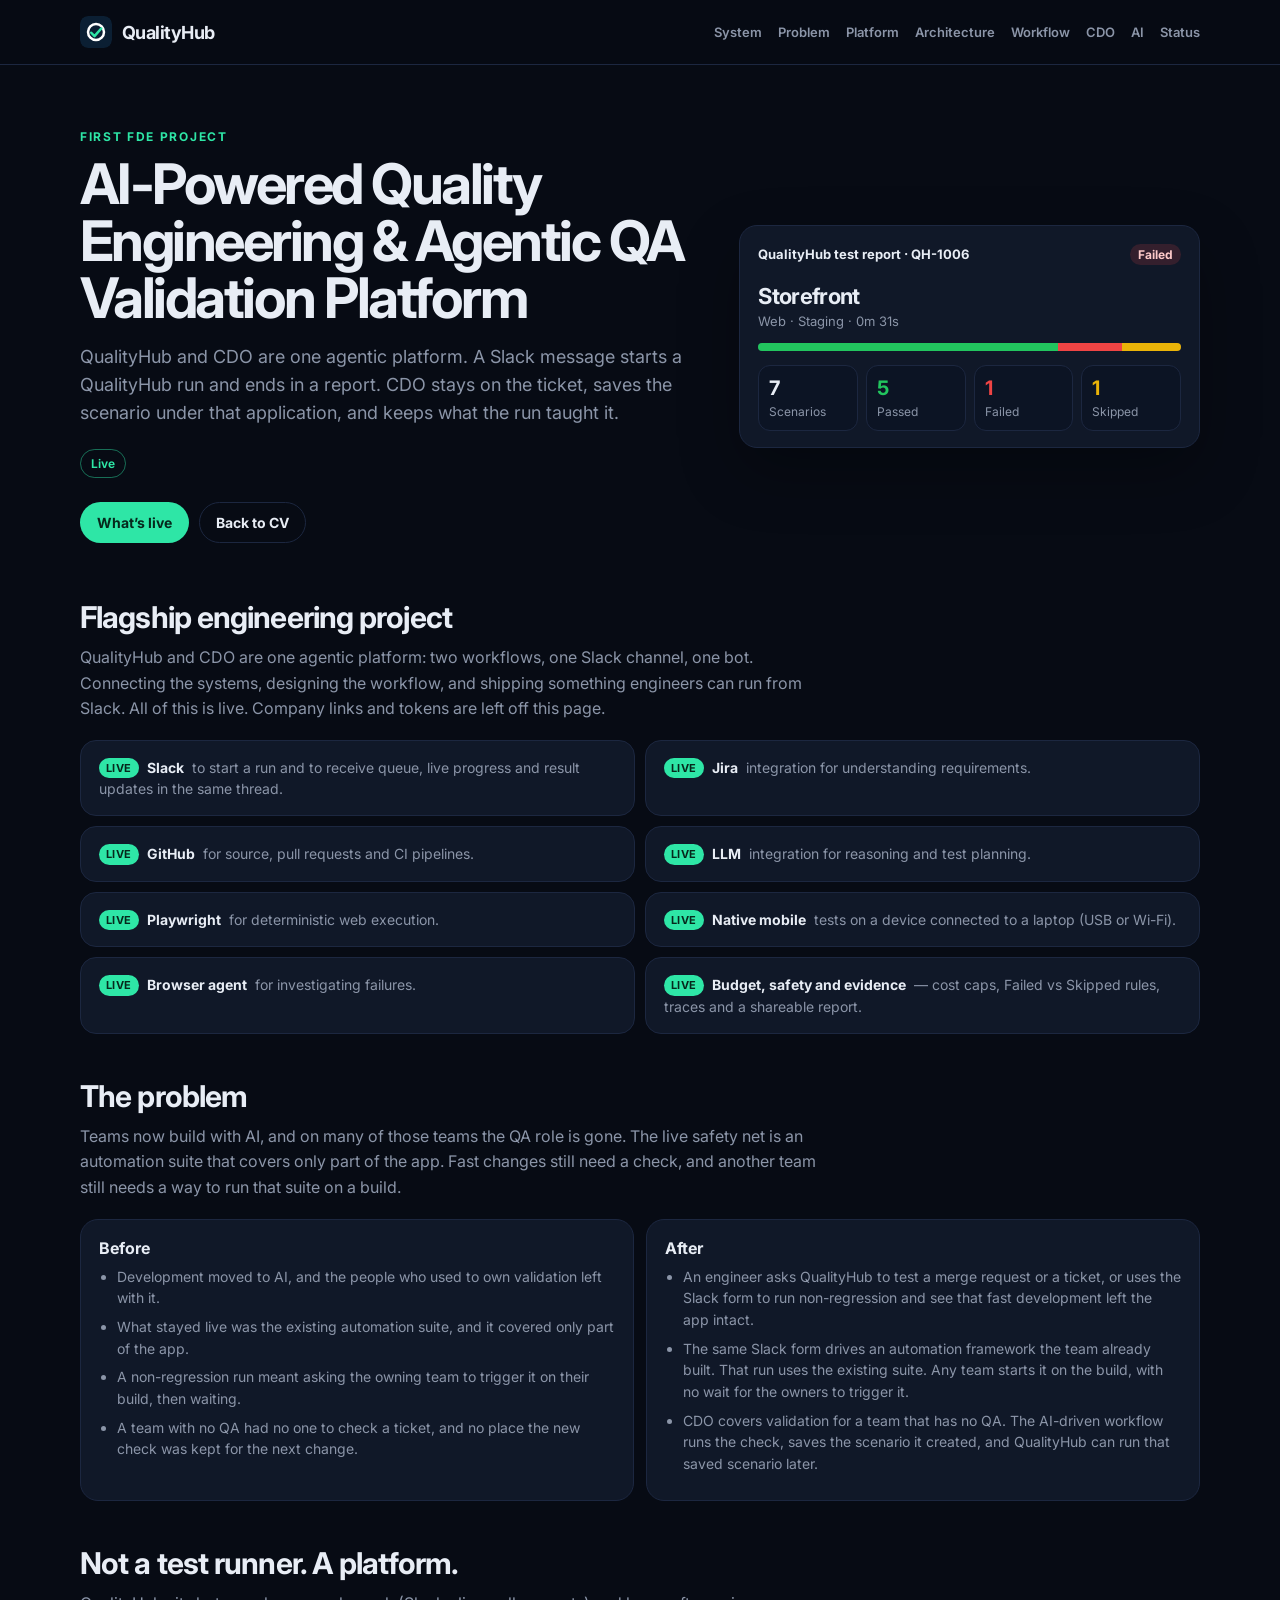
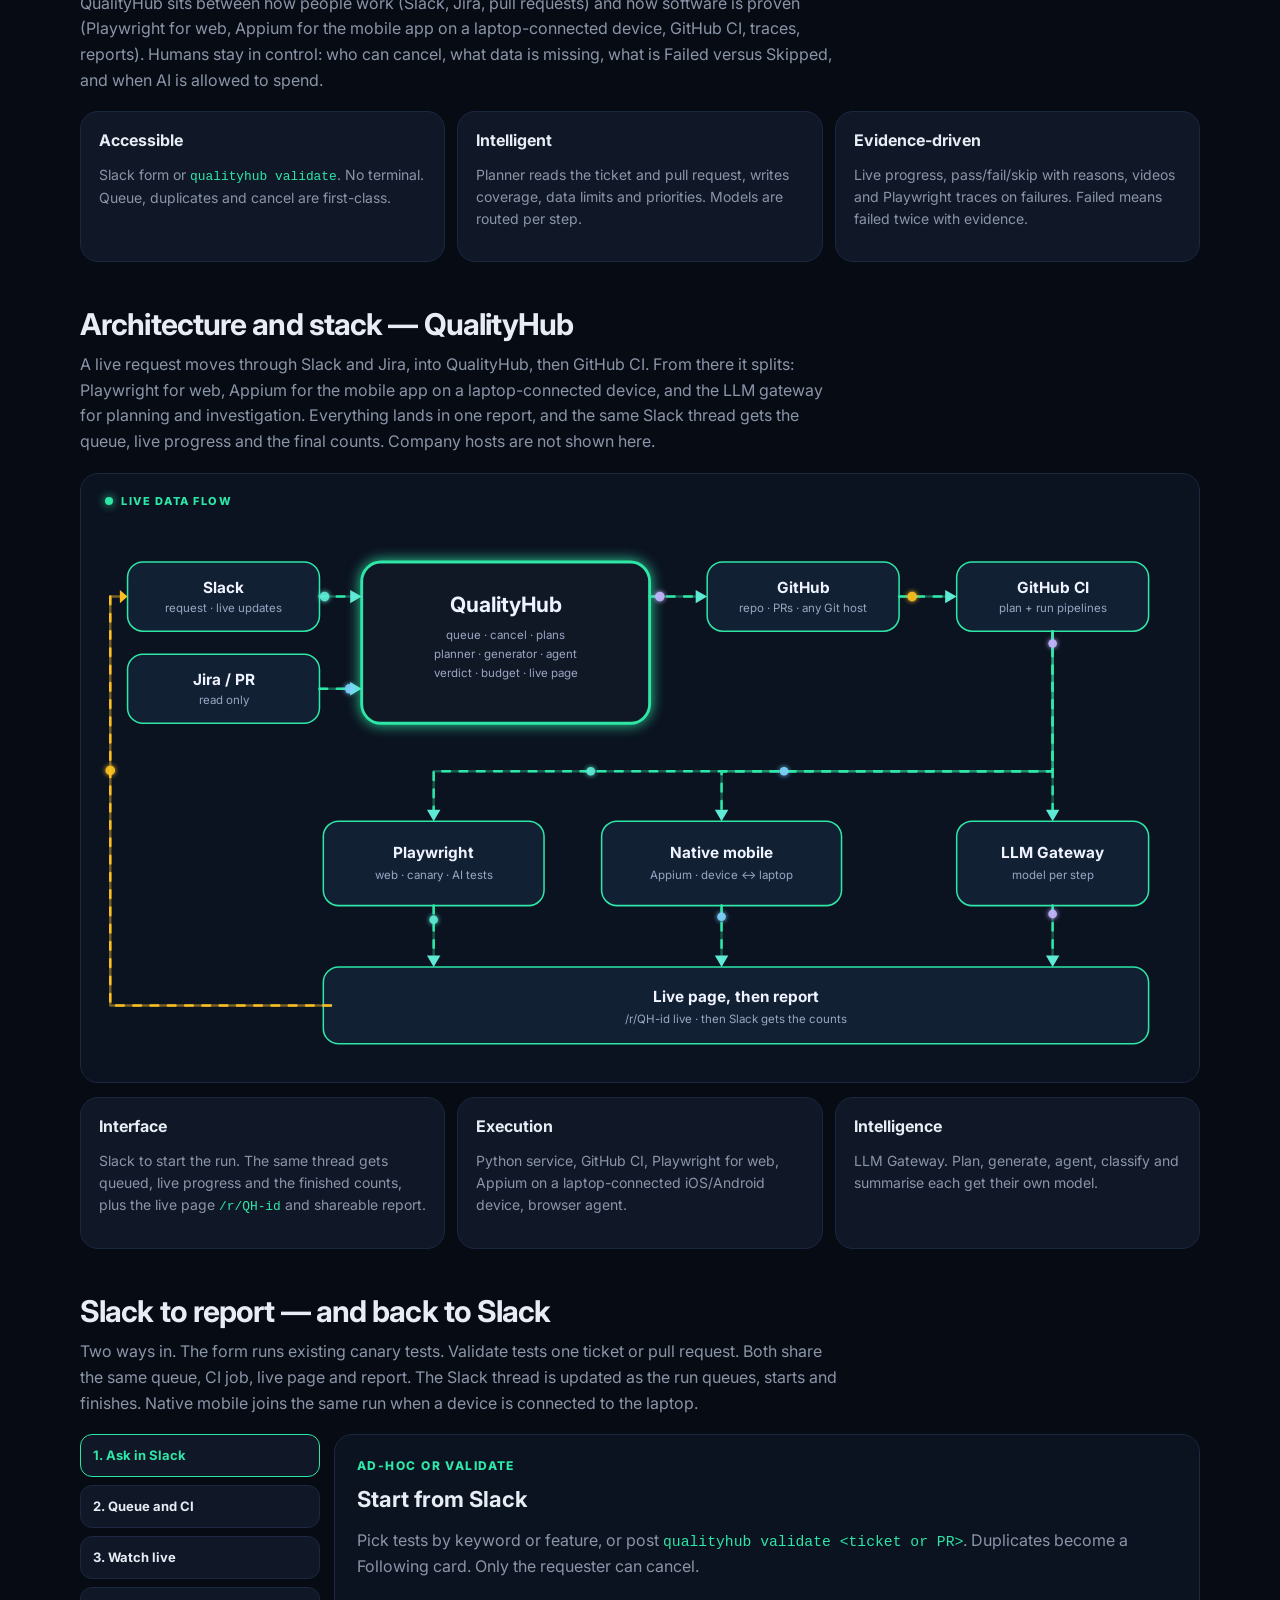
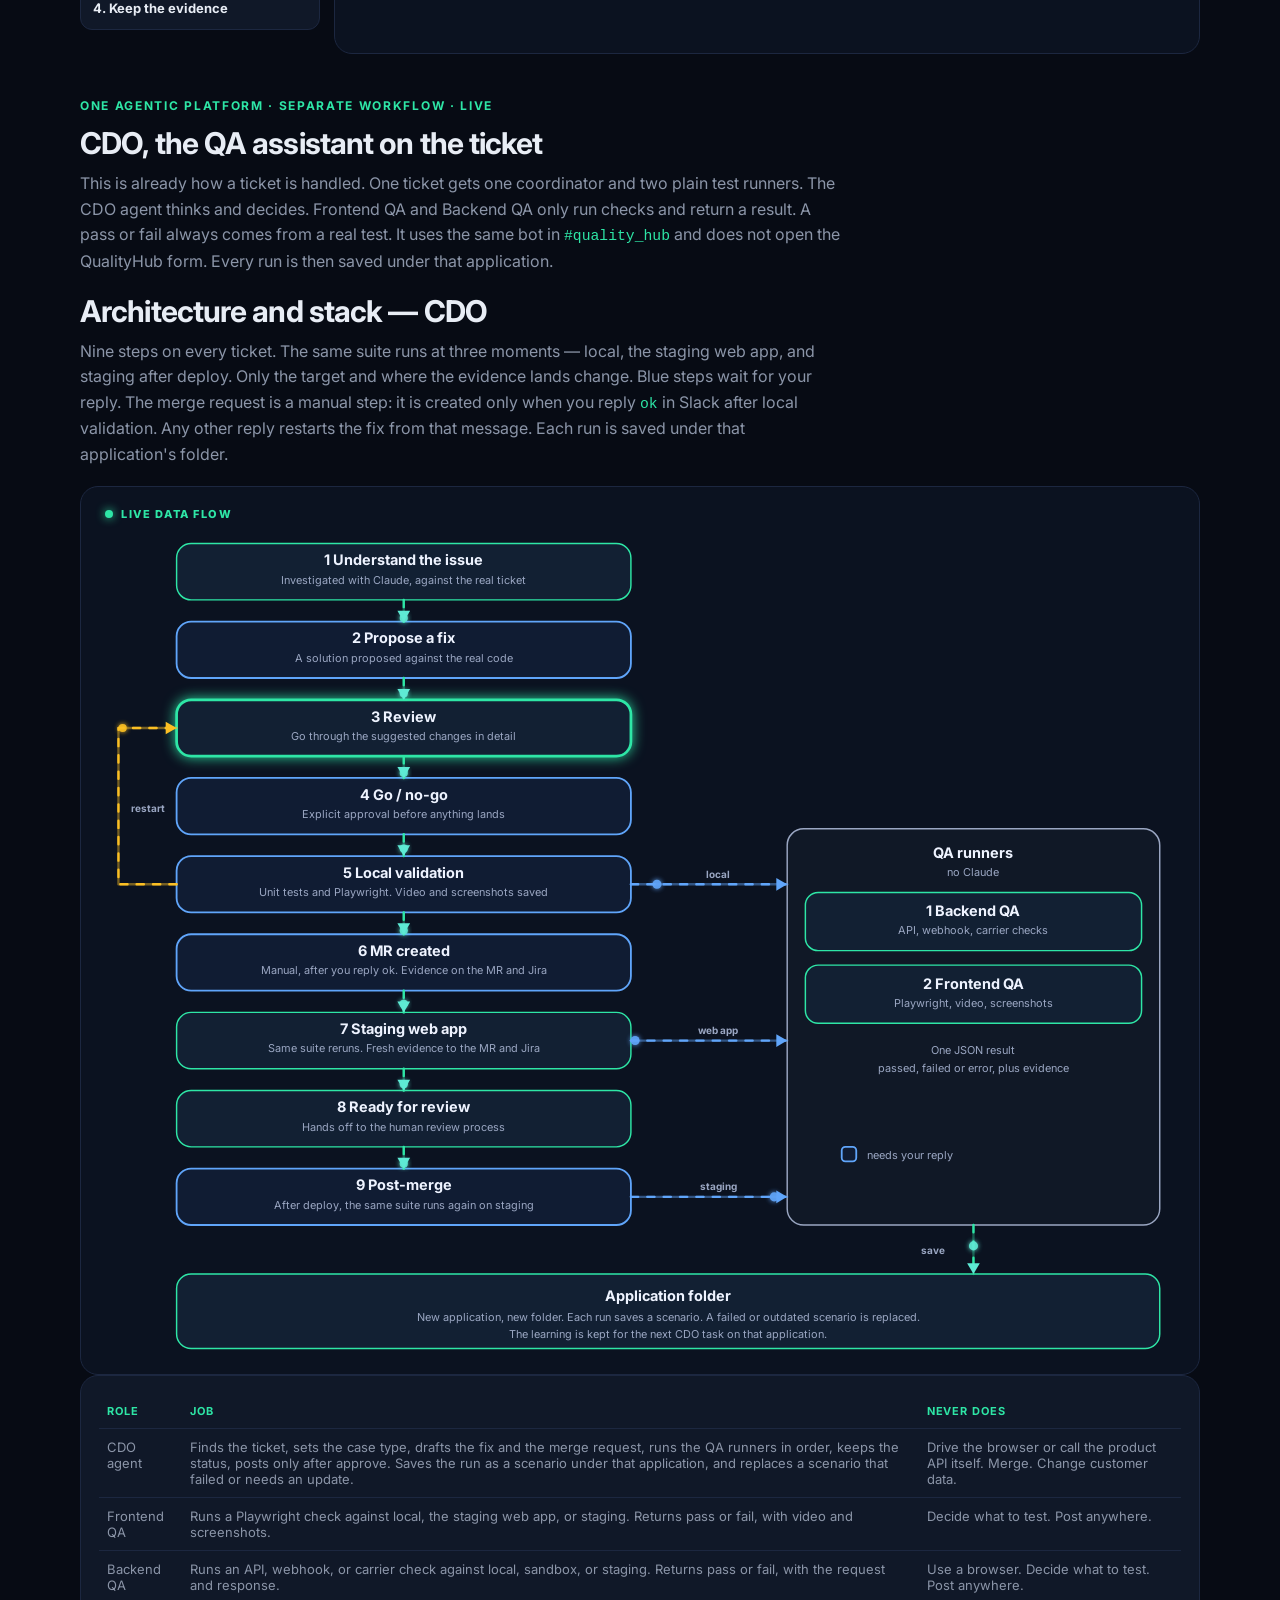
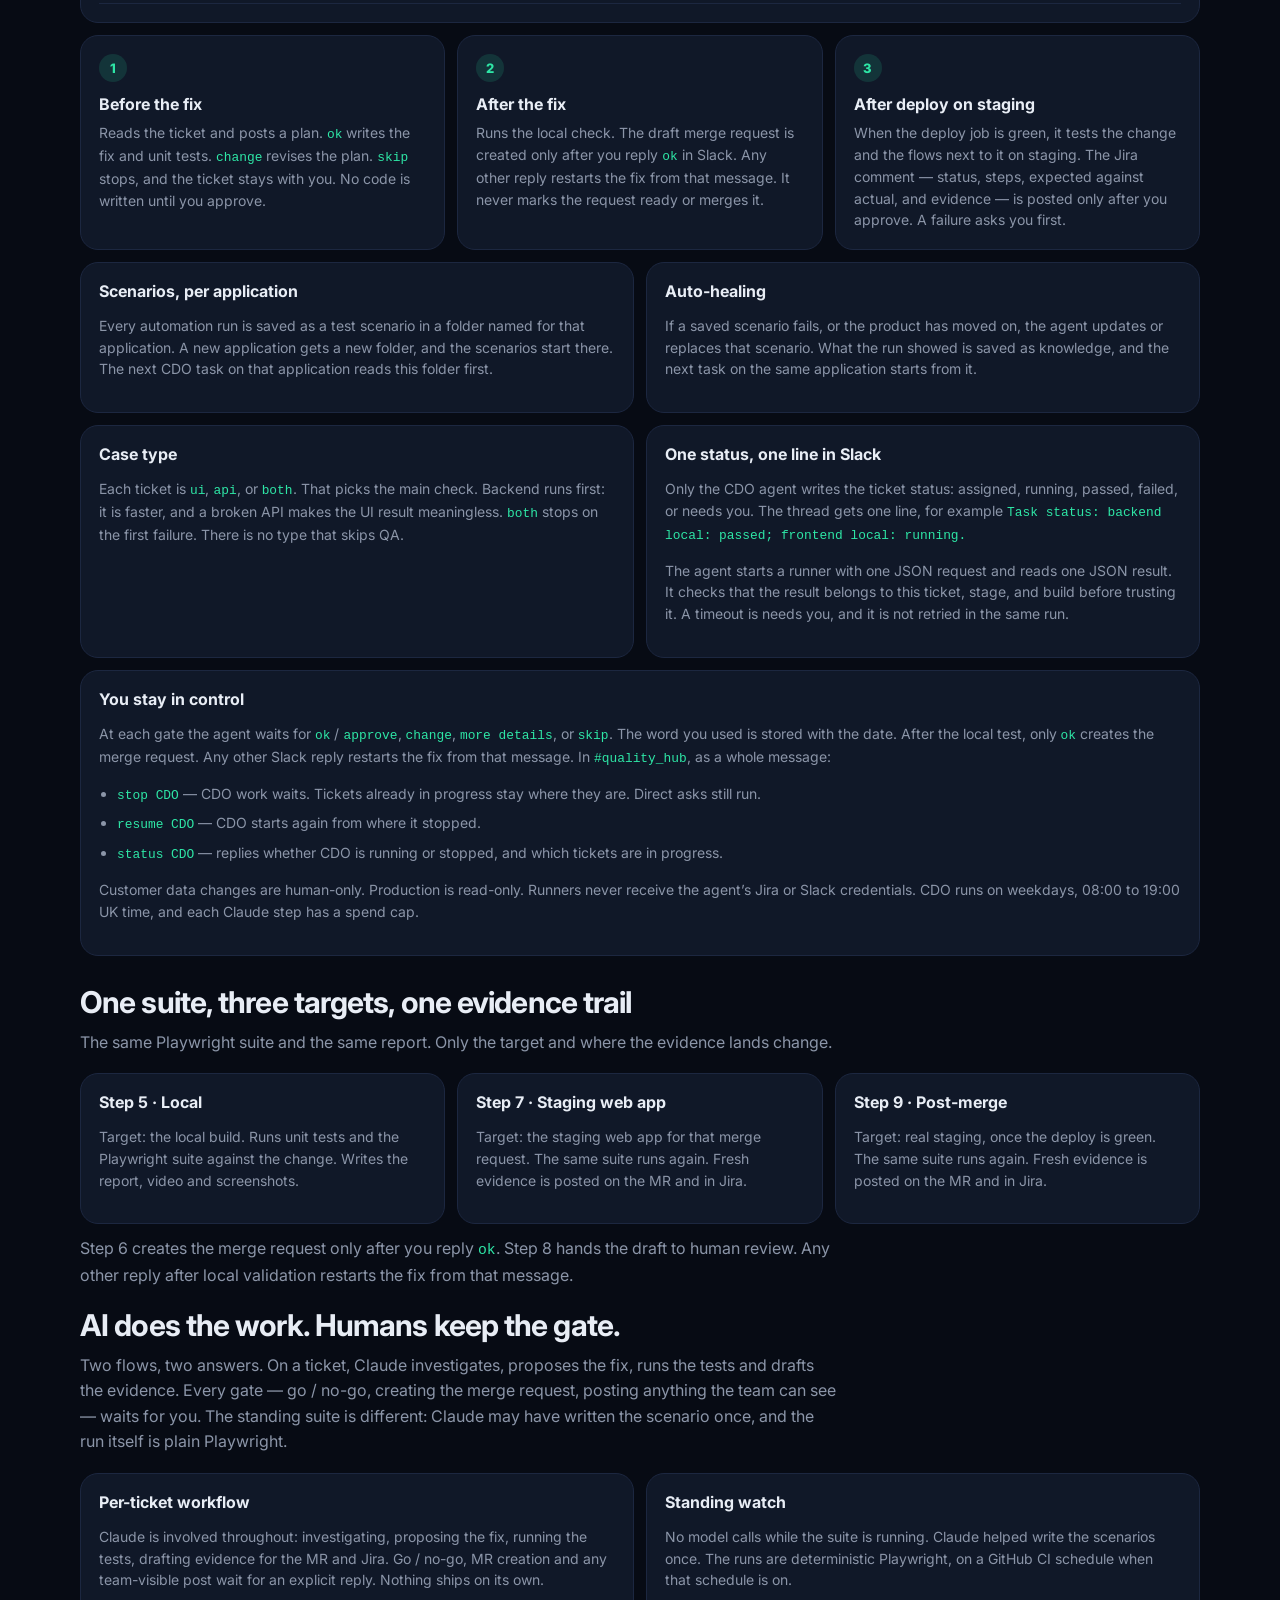
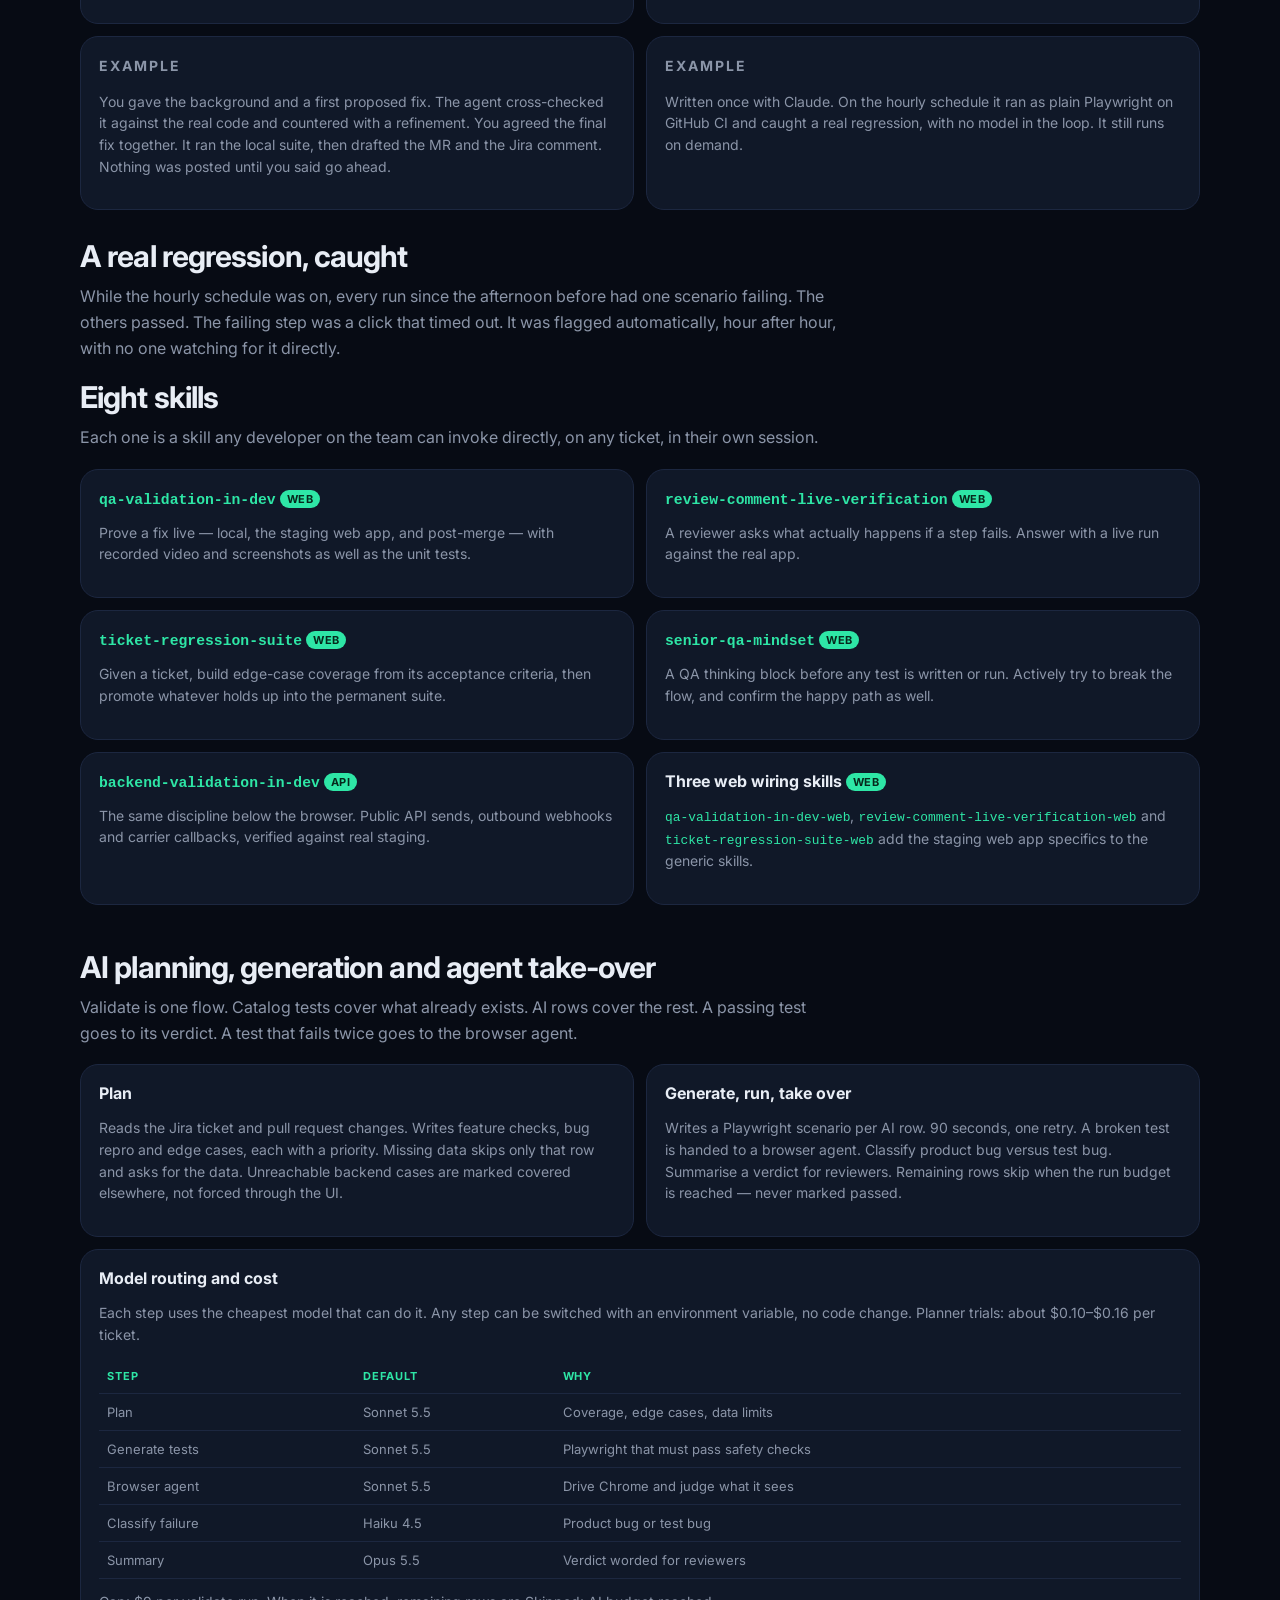
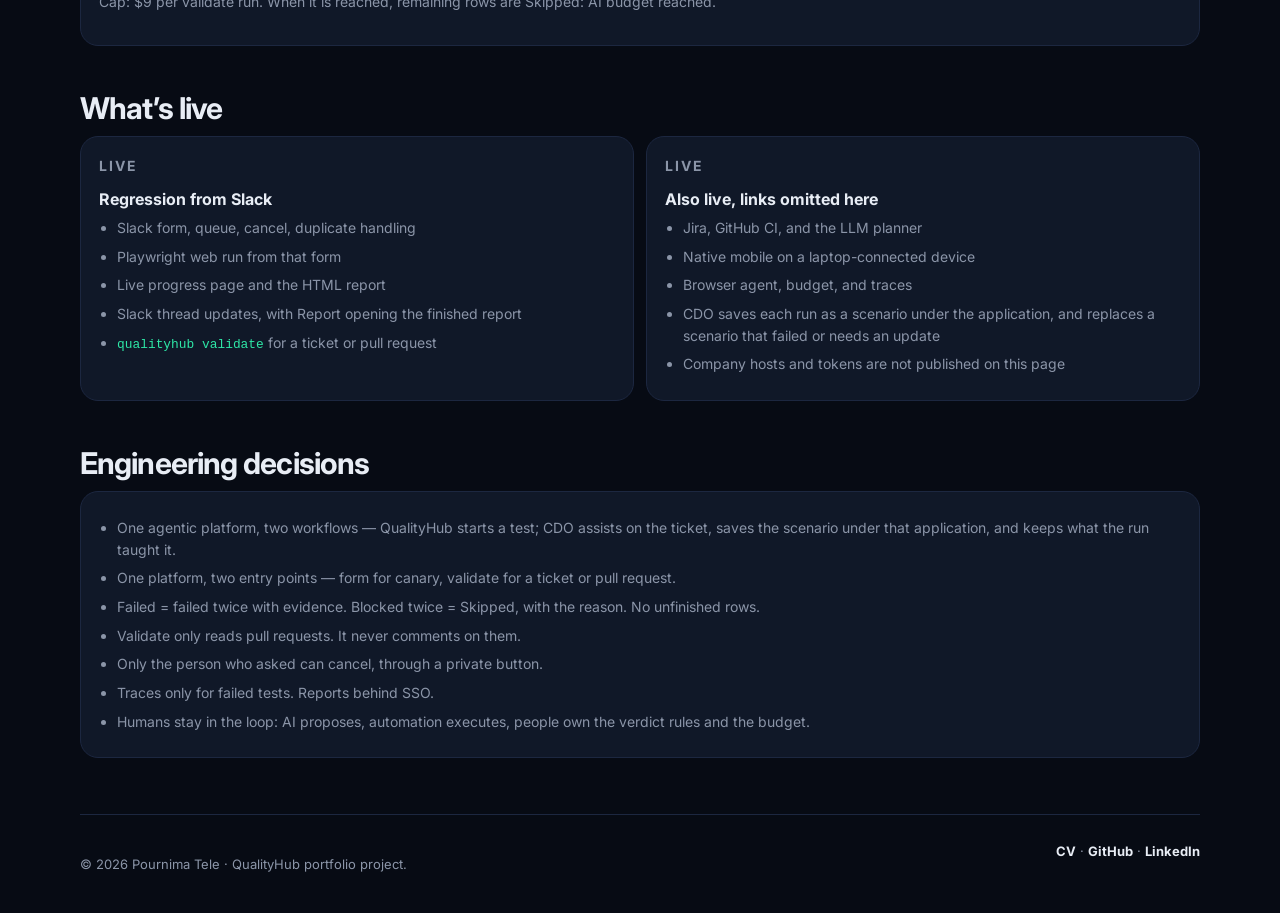
==== qualityhub/index.html @ 5b49f7f4 "Host the QualityHub FDE project page on the CV. Co-authored-by: Cursor <cursoragent@cursor.com>" ====
<!DOCTYPE html>
<html lang="en">
<head>
  <meta charset="UTF-8" />
  <meta name="viewport" content="width=device-width, initial-scale=1" />
  <title>QualityHub | AI-Powered Quality Engineering &amp; Agentic QA Validation Platform</title>
  <meta name="description" content="AI-powered quality engineering platform connecting Slack, Jira, GitHub, Playwright, native mobile and AI agents for planning, execution, investigation and reporting." />
  <link rel="canonical" href="https://qapournima.github.io/QAPournima/qualityhub/" />
  <link rel="preconnect" href="https://fonts.googleapis.com" />
  <link href="https://fonts.googleapis.com/css2?family=Inter:wght@400;500;600;700;800&display=swap" rel="stylesheet" />
  <link rel="stylesheet" href="./styles.css?v=cdo2" />
</head>
<body id="top">
  <header class="nav">
    <div class="wrap nav-inner">
      <a class="brand" href="./index.html" aria-label="QualityHub">
        <svg class="mark" viewBox="0 0 64 64" aria-hidden="true">
          <rect width="64" height="64" rx="16" fill="#0B1F33"/>
          <circle cx="32" cy="32" r="16" fill="none" stroke="#ffffff" stroke-width="5"/>
          <path d="M22.5 33.5 29 40.2 42.5 25" fill="none" stroke="#2EE6A6" stroke-width="5" stroke-linecap="round" stroke-linejoin="round"/>
        </svg>
        QualityHub
      </a>
      <nav class="nav-links">
        <a href="#built">System</a>
        <a href="#problem">Problem</a>
        <a href="#platform">Platform</a>
        <a href="#architecture">Architecture</a>
        <a href="#workflow">Workflow</a>
        <a href="#cdo">CDO</a>
        <a href="#ai">AI</a>
        <a href="#status">Status</a>
      </nav>
    </div>
  </header>

  <main class="wrap">
    <section class="hero">
      <div class="hero-copy">
        <p class="kicker">First FDE project</p>
        <h1>AI-Powered Quality Engineering &amp; Agentic QA Validation Platform</h1>
        <p class="lede">QualityHub and CDO are one agentic platform. A Slack message starts a QualityHub run and ends in a report. CDO stays on the ticket, saves the scenario under that application, and keeps what the run taught it.</p>
        <div class="states">
          <span class="pill live">Live</span>
        </div>
        <div class="cta">
          <a class="btn btn-primary" href="#status">What’s live</a>
          <a class="btn btn-ghost" href="../index.html">Back to CV</a>
        </div>
      </div>
      <aside class="report-preview" aria-label="Sample of the QualityHub report">
        <div class="rp-top">
          <span class="rp-brand">QualityHub test report · QH-1006</span>
          <span class="rp-fail">Failed</span>
        </div>
        <h2>Storefront</h2>
        <p class="rp-meta">Web · Staging · 0m 31s</p>
        <div class="rp-bar" aria-hidden="true"><span></span><span></span><span></span></div>
        <div class="rp-tiles">
          <div><strong>7</strong><span>Scenarios</span></div>
          <div><strong class="good">5</strong><span>Passed</span></div>
          <div><strong class="bad">1</strong><span>Failed</span></div>
          <div><strong class="skip">1</strong><span>Skipped</span></div>
        </div>
      </aside>
    </section>

    <section id="built">
      <h2>Flagship engineering project</h2>
      <p class="sub">QualityHub and CDO are one agentic platform: two workflows, one Slack channel, one bot. Connecting the systems, designing the workflow, and shipping something engineers can run from Slack. All of this is live. Company links and tokens are left off this page.</p>
      <ul class="built">
        <li><span class="tag live">Live</span><strong>Slack</strong> to start a run and to receive queue, live progress and result updates in the same thread.</li>
        <li><span class="tag live">Live</span><strong>Jira</strong> integration for understanding requirements.</li>
        <li><span class="tag live">Live</span><strong>GitHub</strong> for source, pull requests and CI pipelines.</li>
        <li><span class="tag live">Live</span><strong>LLM</strong> integration for reasoning and test planning.</li>
        <li><span class="tag live">Live</span><strong>Playwright</strong> for deterministic web execution.</li>
        <li><span class="tag live">Live</span><strong>Native mobile</strong> tests on a device connected to a laptop (USB or Wi-Fi).</li>
        <li><span class="tag live">Live</span><strong>Browser agent</strong> for investigating failures.</li>
        <li><span class="tag live">Live</span><strong>Budget, safety and evidence</strong> — cost caps, Failed vs Skipped rules, traces and a shareable report.</li>
      </ul>
    </section>

    <section id="problem">
      <h2>The problem</h2>
      <p class="sub">Teams now build with AI, and on many of those teams the QA role is gone. The live safety net is an automation suite that covers only part of the app. Fast changes still need a check, and another team still needs a way to run that suite on a build.</p>
      <div class="grid-2">
        <article class="card">
          <h3>Before</h3>
          <ul>
            <li>Development moved to AI, and the people who used to own validation left with it.</li>
            <li>What stayed live was the existing automation suite, and it covered only part of the app.</li>
            <li>A non-regression run meant asking the owning team to trigger it on their build, then waiting.</li>
            <li>A team with no QA had no one to check a ticket, and no place the new check was kept for the next change.</li>
          </ul>
        </article>
        <article class="card">
          <h3>After</h3>
          <ul>
            <li>An engineer asks QualityHub to test a merge request or a ticket, or uses the Slack form to run non-regression and see that fast development left the app intact.</li>
            <li>The same Slack form drives an automation framework the team already built. That run uses the existing suite. Any team starts it on the build, with no wait for the owners to trigger it.</li>
            <li>CDO covers validation for a team that has no QA. The AI-driven workflow runs the check, saves the scenario it created, and QualityHub can run that saved scenario later.</li>
          </ul>
        </article>
      </div>
    </section>

    <section id="platform">
      <h2>Not a test runner. A platform.</h2>
      <p class="sub">QualityHub sits between how people work (Slack, Jira, pull requests) and how software is proven (Playwright for web, Appium for the mobile app on a laptop-connected device, GitHub CI, traces, reports). Humans stay in control: who can cancel, what data is missing, what is Failed versus Skipped, and when AI is allowed to spend.</p>
      <div class="grid-3">
        <article class="card"><h3>Accessible</h3><p>Slack form or <code>qualityhub validate</code>. No terminal. Queue, duplicates and cancel are first-class.</p></article>
        <article class="card"><h3>Intelligent</h3><p>Planner reads the ticket and pull request, writes coverage, data limits and priorities. Models are routed per step.</p></article>
        <article class="card"><h3>Evidence-driven</h3><p>Live progress, pass/fail/skip with reasons, videos and Playwright traces on failures. Failed means failed twice with evidence.</p></article>
      </div>
    </section>

    <section id="architecture">
      <h2>Architecture and stack — QualityHub</h2>
      <p class="sub">A live request moves through Slack and Jira, into QualityHub, then GitHub CI. From there it splits: Playwright for web, Appium for the mobile app on a laptop-connected device, and the LLM gateway for planning and investigation. Everything lands in one report, and the same Slack thread gets the queue, live progress and the final counts. Company hosts are not shown here.</p>
      <div class="arch" aria-label="Live architecture flow from Slack and Jira through QualityHub, GitHub CI, Playwright, native mobile and LLMs to a report">
        <p class="arch-live"><span class="arch-dot"></span> Live data flow</p>
        <div class="arch-board">
          <svg class="arch-base" viewBox="0 0 1140 580" role="presentation">
            <g class="node" data-flow="0">
              <rect class="box cyan" x="36" y="48" width="200" height="72" rx="16"/>
              <text class="t1" x="136" y="80">Slack</text>
              <text class="t2" x="136" y="100">request · live updates</text>
            </g>
            <g class="node" data-flow="1">
              <rect class="box blue" x="36" y="144" width="200" height="72" rx="16"/>
              <text class="t1" x="136" y="176">Jira / PR</text>
              <text class="t2" x="136" y="196">read only</text>
            </g>
            <g class="node" data-flow="2">
              <rect class="box violet hub" x="280" y="48" width="300" height="168" rx="20"/>
              <text class="t1 big" x="430" y="100">QualityHub</text>
              <text class="t2" x="430" y="128">queue · cancel · plans</text>
              <text class="t2" x="430" y="148">planner · generator · agent</text>
              <text class="t2" x="430" y="168">verdict · budget · live page</text>
            </g>
            <g class="node" data-flow="3">
              <rect class="box gold" x="640" y="48" width="200" height="72" rx="16"/>
              <text class="t1" x="740" y="80">GitHub</text>
              <text class="t2" x="740" y="100">repo · PRs · any Git host</text>
            </g>
            <g class="node" data-flow="4">
              <rect class="box gold" x="900" y="48" width="200" height="72" rx="16"/>
              <text class="t1" x="1000" y="80">GitHub CI</text>
              <text class="t2" x="1000" y="100">plan + run pipelines</text>
            </g>
            <g class="node" data-flow="5">
              <rect class="box cyan" x="240" y="318" width="230" height="88" rx="16"/>
              <text class="t1" x="355" y="356">Playwright</text>
              <text class="t2" x="355" y="378">web · canary · AI tests</text>
            </g>
            <g class="node" data-flow="6">
              <rect class="box blue" x="530" y="318" width="250" height="88" rx="16"/>
              <text class="t1" x="655" y="356">Native mobile</text>
              <text class="t2" x="655" y="378">Appium · device ↔ laptop</text>
            </g>
            <g class="node" data-flow="7">
              <rect class="box violet" x="900" y="318" width="200" height="88" rx="16"/>
              <text class="t1" x="1000" y="356">LLM Gateway</text>
              <text class="t2" x="1000" y="378">model per step</text>
            </g>
            <g class="node" data-flow="8">
              <rect class="box gold" x="240" y="470" width="860" height="80" rx="16"/>
              <text class="t1" x="670" y="506">Live page, then report</text>
              <text class="t2" x="670" y="528">/r/QH-id live · then Slack gets the counts</text>
            </g>
          </svg>
          <svg class="arch-overlay" viewBox="0 0 1140 580" role="presentation">
            <defs>
              <filter id="glow" x="-50%" y="-50%" width="200%" height="200%">
                <feGaussianBlur stdDeviation="3" result="b"/>
                <feMerge><feMergeNode in="b"/><feMergeNode in="SourceGraphic"/></feMerge>
              </filter>
            </defs>
            <g class="wire-solid">
              <path d="M236 84 H268"/>
              <path d="M236 180 H268"/>
              <path d="M580 84 H628"/>
              <path d="M840 84 H888"/>
              <path d="M1000 120 V266 H355 V306"/>
              <path d="M1000 120 V266 H655 V306"/>
              <path d="M1000 120 V306"/>
              <path d="M355 406 V458"/>
              <path d="M655 406 V458"/>
              <path d="M1000 406 V458"/>
              <path class="return" d="M248 510 H18 V84 H28"/>
            </g>
            <g class="wire-dash">
              <path id="p-slack" d="M236 84 H268"/>
              <path id="p-jira" d="M236 180 H268"/>
              <path id="p-hub-gh" d="M580 84 H628"/>
              <path id="p-gh-ci" d="M840 84 H888"/>
              <path id="p-ci-web" d="M1000 120 V266 H355 V306"/>
              <path id="p-ci-mob" d="M1000 120 V266 H655 V306"/>
              <path id="p-ci-llm" d="M1000 120 V306"/>
              <path id="p-web-rep" d="M355 406 V458"/>
              <path id="p-mob-rep" d="M655 406 V458"/>
              <path id="p-llm-rep" d="M1000 406 V458"/>
              <path id="p-rep-slack" class="return" d="M248 510 H18 V84 H28"/>
            </g>
            <g class="arrows" fill="#5eead4">
              <polygon points="268,77 280,84 268,91"/>
              <polygon points="268,173 280,180 268,187"/>
              <polygon points="628,77 640,84 628,91"/>
              <polygon points="888,77 900,84 888,91"/>
              <polygon points="348,306 355,318 362,306"/>
              <polygon points="648,306 655,318 662,306"/>
              <polygon points="993,306 1000,318 1007,306"/>
              <polygon points="348,458 355,470 362,458"/>
              <polygon points="648,458 655,470 662,458"/>
              <polygon points="993,458 1000,470 1007,458"/>
              <polygon class="return" points="28,77 36,84 28,91"/>
            </g>
            <g class="packets">
              <circle class="pkt" r="5" fill="#5eead4" filter="url(#glow)"><animateMotion dur="2.2s" repeatCount="indefinite"><mpath href="#p-slack"/></animateMotion></circle>
              <circle class="pkt" r="5" fill="#7dd3fc" filter="url(#glow)"><animateMotion dur="2.6s" repeatCount="indefinite"><mpath href="#p-jira"/></animateMotion></circle>
              <circle class="pkt" r="5" fill="#c4b5fd" filter="url(#glow)"><animateMotion dur="2.1s" repeatCount="indefinite"><mpath href="#p-hub-gh"/></animateMotion></circle>
              <circle class="pkt" r="5" fill="#fbbf24" filter="url(#glow)"><animateMotion dur="2s" repeatCount="indefinite"><mpath href="#p-gh-ci"/></animateMotion></circle>
              <circle class="pkt" r="4.5" fill="#5eead4" filter="url(#glow)"><animateMotion dur="3.4s" repeatCount="indefinite"><mpath href="#p-ci-web"/></animateMotion></circle>
              <circle class="pkt" r="4.5" fill="#7dd3fc" filter="url(#glow)"><animateMotion dur="3.2s" repeatCount="indefinite"><mpath href="#p-ci-mob"/></animateMotion></circle>
              <circle class="pkt" r="4.5" fill="#c4b5fd" filter="url(#glow)"><animateMotion dur="2.4s" repeatCount="indefinite"><mpath href="#p-ci-llm"/></animateMotion></circle>
              <circle class="pkt" r="4.5" fill="#5eead4" filter="url(#glow)"><animateMotion dur="2s" repeatCount="indefinite"><mpath href="#p-web-rep"/></animateMotion></circle>
              <circle class="pkt" r="4.5" fill="#7dd3fc" filter="url(#glow)"><animateMotion dur="2.1s" repeatCount="indefinite"><mpath href="#p-mob-rep"/></animateMotion></circle>
              <circle class="pkt" r="4.5" fill="#c4b5fd" filter="url(#glow)"><animateMotion dur="2.2s" repeatCount="indefinite"><mpath href="#p-llm-rep"/></animateMotion></circle>
              <circle class="pkt return" r="5" fill="#fbbf24" filter="url(#glow)"><animateMotion dur="3.6s" repeatCount="indefinite"><mpath href="#p-rep-slack"/></animateMotion></circle>
            </g>
          </svg>
        </div>
      </div>
      <div class="grid-3" style="margin-top:14px">
        <article class="card"><h3>Interface</h3><p>Slack to start the run. The same thread gets queued, live progress and the finished counts, plus the live page <code>/r/QH-id</code> and shareable report.</p></article>
        <article class="card"><h3>Execution</h3><p>Python service, GitHub CI, Playwright for web, Appium on a laptop-connected iOS/Android device, browser agent.</p></article>
        <article class="card"><h3>Intelligence</h3><p>LLM Gateway. Plan, generate, agent, classify and summarise each get their own model.</p></article>
      </div>
    </section>

    <section id="workflow">
      <h2>Slack to report — and back to Slack</h2>
      <p class="sub">Two ways in. The form runs existing canary tests. Validate tests one ticket or pull request. Both share the same queue, CI job, live page and report. The Slack thread is updated as the run queues, starts and finishes. Native mobile joins the same run when a device is connected to the laptop.</p>
      <div class="demo">
        <div class="demo-steps" role="tablist" aria-label="Platform walkthrough">
          <button type="button" data-step="0" aria-current="true">1. Ask in Slack</button>
          <button type="button" data-step="1">2. Queue and CI</button>
          <button type="button" data-step="2">3. Watch live</button>
          <button type="button" data-step="3">4. Keep the evidence</button>
        </div>
        <div class="demo-view" id="demo-view">
          <p class="label">Ad-hoc or validate</p>
          <h3>Start from Slack</h3>
          <p>Pick tests by keyword or feature, or post <code>qualityhub validate &lt;ticket or PR&gt;</code>. Duplicates become a Following card. Only the requester can cancel.</p>
        </div>
      </div>
    </section>

    <section id="cdo">
      <p class="kicker">One agentic platform · separate workflow · live</p>
      <h2>CDO, the QA assistant on the ticket</h2>
      <p class="sub">This is already how a ticket is handled. One ticket gets one coordinator and two plain test runners. The CDO agent thinks and decides. Frontend QA and Backend QA only run checks and return a result. A pass or fail always comes from a real test. It uses the same bot in <code>#quality_hub</code> and does not open the QualityHub form. Every run is then saved under that application.</p>
      <h2>Architecture and stack — CDO</h2>
      <p class="sub">Nine steps on every ticket. The same suite runs at three moments — local, the staging web app, and staging after deploy. Only the target and where the evidence lands change. Blue steps wait for your reply. The merge request is a manual step: it is created only when you reply <code>ok</code> in Slack after local validation. Any other reply restarts the fix from that message. Each run is saved under that application's folder.</p>
      <div class="arch" aria-label="CDO ticket flow from understand and propose through local, staging web app and staging checks, then saved as a scenario under the application">
        <p class="arch-live"><span class="arch-dot"></span> Live data flow</p>
        <div class="arch-board">
          <svg class="arch-base" viewBox="-64 0 1204 920" role="presentation">
            <g class="node" data-flow="0">
              <rect class="box" x="28" y="16" width="500" height="62" rx="16"/>
              <text class="t1" x="278" y="40">1 Understand the issue</text>
              <text class="t2" x="278" y="60">Investigated with Claude, against the real ticket</text>
            </g>
            <g class="node" data-flow="1">
              <rect class="box gate" x="28" y="102" width="500" height="62" rx="16"/>
              <text class="t1" x="278" y="126">2 Propose a fix</text>
              <text class="t2" x="278" y="146">A solution proposed against the real code</text>
            </g>
            <g class="node" data-flow="2">
              <rect class="box" x="28" y="188" width="500" height="62" rx="16"/>
              <text class="t1" x="278" y="212">3 Review</text>
              <text class="t2" x="278" y="232">Go through the suggested changes in detail</text>
            </g>
            <g class="node" data-flow="3">
              <rect class="box gate" x="28" y="274" width="500" height="62" rx="16"/>
              <text class="t1" x="278" y="298">4 Go / no-go</text>
              <text class="t2" x="278" y="318">Explicit approval before anything lands</text>
            </g>
            <g class="node" data-flow="4">
              <rect class="box gate" x="28" y="360" width="500" height="62" rx="16"/>
              <text class="t1" x="278" y="384">5 Local validation</text>
              <text class="t2" x="278" y="404">Unit tests and Playwright. Video and screenshots saved</text>
            </g>
            <g class="node" data-flow="5">
              <rect class="box gate" x="28" y="446" width="500" height="62" rx="16"/>
              <text class="t1" x="278" y="470">6 MR created</text>
              <text class="t2" x="278" y="490">Manual, after you reply ok. Evidence on the MR and Jira</text>
            </g>
            <g class="node" data-flow="6">
              <rect class="box" x="28" y="532" width="500" height="62" rx="16"/>
              <text class="t1" x="278" y="556">7 Staging web app</text>
              <text class="t2" x="278" y="576">Same suite reruns. Fresh evidence to the MR and Jira</text>
            </g>
            <g class="node" data-flow="7">
              <rect class="box" x="28" y="618" width="500" height="62" rx="16"/>
              <text class="t1" x="278" y="642">8 Ready for review</text>
              <text class="t2" x="278" y="662">Hands off to the human review process</text>
            </g>
            <g class="node" data-flow="8">
              <rect class="box gate" x="28" y="704" width="500" height="62" rx="16"/>
              <text class="t1" x="278" y="728">9 Post-merge</text>
              <text class="t2" x="278" y="748">After deploy, the same suite runs again on staging</text>
            </g>
            <g class="node" data-flow="9">
              <rect class="box runner" x="700" y="330" width="410" height="436" rx="18"/>
              <text class="t1" x="905" y="362">QA runners</text>
              <text class="t2" x="905" y="382">no Claude</text>
              <rect class="box" x="720" y="400" width="370" height="64" rx="14"/>
              <text class="t1" x="905" y="426">1 Backend QA</text>
              <text class="t2" x="905" y="446">API, webhook, carrier checks</text>
              <rect class="box" x="720" y="480" width="370" height="64" rx="14"/>
              <text class="t1" x="905" y="506">2 Frontend QA</text>
              <text class="t2" x="905" y="526">Playwright, video, screenshots</text>
              <text class="t2" x="905" y="578">One JSON result</text>
              <text class="t2" x="905" y="598">passed, failed or error, plus evidence</text>
            </g>
            <g class="node" data-flow="10">
              <rect class="box" x="28" y="820" width="1082" height="82" rx="16"/>
              <text class="t1" x="569" y="850">Application folder</text>
              <text class="t2" x="569" y="872">New application, new folder. Each run saves a scenario. A failed or outdated scenario is replaced.</text>
              <text class="t2" x="569" y="890">The learning is kept for the next CDO task on that application.</text>
            </g>
            <rect class="box gate" x="760" y="680" width="16" height="16" rx="4"/>
            <text class="t2 start" x="788" y="693">needs your reply</text>
            <text class="lab" x="860" y="798">save</text>
            <text class="lab" x="-4" y="312">restart</text>
            <text class="lab" x="624" y="384">local</text>
            <text class="lab" x="624" y="556">web app</text>
            <text class="lab" x="624" y="728">staging</text>
          </svg>
          <svg class="arch-overlay" viewBox="-64 0 1204 920" role="presentation">
            <g class="wire-solid">
              <path d="M278 78 V102"/>
              <path d="M278 164 V188"/>
              <path d="M278 250 V274"/>
              <path d="M278 336 V360"/>
              <path d="M278 422 V446"/>
              <path class="return" d="M28 391 H-36 V219 H28"/>
              <path d="M278 508 V532"/>
              <path d="M278 594 V618"/>
              <path d="M278 680 V704"/>
              <path class="branch" d="M528 391 H700"/>
              <path class="branch" d="M528 563 H700"/>
              <path class="branch" d="M528 735 H700"/>
              <path d="M905 766 V820"/>
            </g>
            <g class="wire-dash">
              <path id="p-cdo-1" d="M278 78 V102"/>
              <path id="p-cdo-2" d="M278 164 V188"/>
              <path id="p-cdo-3" d="M278 250 V274"/>
              <path id="p-cdo-4" d="M278 336 V360"/>
              <path id="p-cdo-5" d="M278 422 V446"/>
              <path id="p-cdo-restart" class="return" d="M28 391 H-36 V219 H28"/>
              <path id="p-cdo-6" d="M278 508 V532"/>
              <path id="p-cdo-7" d="M278 594 V618"/>
              <path id="p-cdo-8" d="M278 680 V704"/>
              <path id="p-cdo-local" class="branch" d="M528 391 H700"/>
              <path id="p-cdo-web" class="branch" d="M528 563 H700"/>
              <path id="p-cdo-staging" class="branch" d="M528 735 H700"/>
              <path id="p-cdo-save" d="M905 766 V820"/>
            </g>
            <g class="arrows" fill="#5eead4">
              <polygon points="271,90 278,102 285,90"/>
              <polygon points="271,176 278,188 285,176"/>
              <polygon points="271,262 278,274 285,262"/>
              <polygon points="271,348 278,360 285,348"/>
              <polygon points="271,434 278,446 285,434"/>
              <polygon class="return" points="16,212 28,219 16,226"/>
              <polygon points="271,520 278,532 285,520"/>
              <polygon points="271,606 278,618 285,606"/>
              <polygon points="271,692 278,704 285,692"/>
              <polygon class="branch" points="688,384 700,391 688,398"/>
              <polygon class="branch" points="688,556 700,563 688,570"/>
              <polygon class="branch" points="688,728 700,735 688,742"/>
              <polygon points="898,808 905,820 912,808"/>
            </g>
            <g class="packets">
              <circle class="pkt" r="4.5" fill="#5eead4" filter="url(#glow)"><animateMotion dur="1.4s" repeatCount="indefinite"><mpath href="#p-cdo-1"/></animateMotion></circle>
              <circle class="pkt" r="4.5" fill="#5eead4" filter="url(#glow)"><animateMotion dur="1.5s" repeatCount="indefinite"><mpath href="#p-cdo-2"/></animateMotion></circle>
              <circle class="pkt" r="4.5" fill="#5eead4" filter="url(#glow)"><animateMotion dur="1.45s" repeatCount="indefinite"><mpath href="#p-cdo-3"/></animateMotion></circle>
              <circle class="pkt" r="4.5" fill="#5eead4" filter="url(#glow)"><animateMotion dur="1.55s" repeatCount="indefinite"><mpath href="#p-cdo-4"/></animateMotion></circle>
              <circle class="pkt" r="4.5" fill="#5eead4" filter="url(#glow)"><animateMotion dur="1.4s" repeatCount="indefinite"><mpath href="#p-cdo-5"/></animateMotion></circle>
              <circle class="pkt" r="4.5" fill="#fbbf24" filter="url(#glow)"><animateMotion dur="3.2s" repeatCount="indefinite"><mpath href="#p-cdo-restart"/></animateMotion></circle>
              <circle class="pkt" r="4.5" fill="#5eead4" filter="url(#glow)"><animateMotion dur="1.6s" repeatCount="indefinite"><mpath href="#p-cdo-6"/></animateMotion></circle>
              <circle class="pkt" r="4.5" fill="#5eead4" filter="url(#glow)"><animateMotion dur="1.5s" repeatCount="indefinite"><mpath href="#p-cdo-7"/></animateMotion></circle>
              <circle class="pkt" r="4.5" fill="#5eead4" filter="url(#glow)"><animateMotion dur="1.45s" repeatCount="indefinite"><mpath href="#p-cdo-8"/></animateMotion></circle>
              <circle class="pkt" r="5" fill="#60a5fa" filter="url(#glow)"><animateMotion dur="2.2s" repeatCount="indefinite"><mpath href="#p-cdo-local"/></animateMotion></circle>
              <circle class="pkt" r="5" fill="#60a5fa" filter="url(#glow)"><animateMotion dur="2.5s" repeatCount="indefinite"><mpath href="#p-cdo-web"/></animateMotion></circle>
              <circle class="pkt" r="5" fill="#60a5fa" filter="url(#glow)"><animateMotion dur="2.8s" repeatCount="indefinite"><mpath href="#p-cdo-staging"/></animateMotion></circle>
              <circle class="pkt" r="5" fill="#5eead4" filter="url(#glow)"><animateMotion dur="1.8s" repeatCount="indefinite"><mpath href="#p-cdo-save"/></animateMotion></circle>
            </g>
          </svg>
        </div>
      </div>
      <div class="card" style="overflow:auto;margin-bottom:12px">
        <table>
          <thead>
            <tr><th>Role</th><th>Job</th><th>Never does</th></tr>
          </thead>
          <tbody>
            <tr><td>CDO agent</td><td>Finds the ticket, sets the case type, drafts the fix and the merge request, runs the QA runners in order, keeps the status, posts only after approve. Saves the run as a scenario under that application, and replaces a scenario that failed or needs an update.</td><td>Drive the browser or call the product API itself. Merge. Change customer data.</td></tr>
            <tr><td>Frontend QA</td><td>Runs a Playwright check against local, the staging web app, or staging. Returns pass or fail, with video and screenshots.</td><td>Decide what to test. Post anywhere.</td></tr>
            <tr><td>Backend QA</td><td>Runs an API, webhook, or carrier check against local, sandbox, or staging. Returns pass or fail, with the request and response.</td><td>Use a browser. Decide what to test. Post anywhere.</td></tr>
          </tbody>
        </table>
      </div>
      <ol class="cdo-steps">
        <li>
          <span>1</span>
          <h3>Before the fix</h3>
          <p>Reads the ticket and posts a plan. <code>ok</code> writes the fix and unit tests. <code>change</code> revises the plan. <code>skip</code> stops, and the ticket stays with you. No code is written until you approve.</p>
        </li>
        <li>
          <span>2</span>
          <h3>After the fix</h3>
          <p>Runs the local check. The draft merge request is created only after you reply <code>ok</code> in Slack. Any other reply restarts the fix from that message. It never marks the request ready or merges it.</p>
        </li>
        <li>
          <span>3</span>
          <h3>After deploy on staging</h3>
          <p>When the deploy job is green, it tests the change and the flows next to it on staging. The Jira comment — status, steps, expected against actual, and evidence — is posted only after you approve. A failure asks you first.</p>
        </li>
      </ol>
      <div class="grid-2">
        <article class="card">
          <h3>Scenarios, per application</h3>
          <p>Every automation run is saved as a test scenario in a folder named for that application. A new application gets a new folder, and the scenarios start there. The next CDO task on that application reads this folder first.</p>
        </article>
        <article class="card">
          <h3>Auto-healing</h3>
          <p>If a saved scenario fails, or the product has moved on, the agent updates or replaces that scenario. What the run showed is saved as knowledge, and the next task on the same application starts from it.</p>
        </article>
      </div>
      <div class="grid-2" style="margin-top:12px">
        <article class="card">
          <h3>Case type</h3>
          <p>Each ticket is <code>ui</code>, <code>api</code>, or <code>both</code>. That picks the main check. Backend runs first: it is faster, and a broken API makes the UI result meaningless. <code>both</code> stops on the first failure. There is no type that skips QA.</p>
        </article>
        <article class="card">
          <h3>One status, one line in Slack</h3>
          <p>Only the CDO agent writes the ticket status: assigned, running, passed, failed, or needs you. The thread gets one line, for example <code>Task status: backend local: passed; frontend local: running.</code></p>
          <p>The agent starts a runner with one JSON request and reads one JSON result. It checks that the result belongs to this ticket, stage, and build before trusting it. A timeout is needs you, and it is not retried in the same run.</p>
        </article>
      </div>
      <div class="card" style="margin-top:12px">
        <h3>You stay in control</h3>
        <p>At each gate the agent waits for <code>ok</code> / <code>approve</code>, <code>change</code>, <code>more details</code>, or <code>skip</code>. The word you used is stored with the date. After the local test, only <code>ok</code> creates the merge request. Any other Slack reply restarts the fix from that message. In <code>#quality_hub</code>, as a whole message:</p>
        <ul>
          <li><code>stop CDO</code> — CDO work waits. Tickets already in progress stay where they are. Direct asks still run.</li>
          <li><code>resume CDO</code> — CDO starts again from where it stopped.</li>
          <li><code>status CDO</code> — replies whether CDO is running or stopped, and which tickets are in progress.</li>
        </ul>
        <p>Customer data changes are human-only. Production is read-only. Runners never receive the agent’s Jira or Slack credentials. CDO runs on weekdays, 08:00 to 19:00 UK time, and each Claude step has a spend cap.</p>
      </div>

      <h2 style="margin-top:28px">One suite, three targets, one evidence trail</h2>
      <p class="sub">The same Playwright suite and the same report. Only the target and where the evidence lands change.</p>
      <div class="grid-3">
        <article class="card">
          <h3>Step 5 · Local</h3>
          <p>Target: the local build. Runs unit tests and the Playwright suite against the change. Writes the report, video and screenshots.</p>
        </article>
        <article class="card">
          <h3>Step 7 · Staging web app</h3>
          <p>Target: the staging web app for that merge request. The same suite runs again. Fresh evidence is posted on the MR and in Jira.</p>
        </article>
        <article class="card">
          <h3>Step 9 · Post-merge</h3>
          <p>Target: real staging, once the deploy is green. The same suite runs again. Fresh evidence is posted on the MR and in Jira.</p>
        </article>
      </div>
      <p class="sub" style="margin-top:12px">Step 6 creates the merge request only after you reply <code>ok</code>. Step 8 hands the draft to human review. Any other reply after local validation restarts the fix from that message.</p>

      <h2>AI does the work. Humans keep the gate.</h2>
      <p class="sub">Two flows, two answers. On a ticket, Claude investigates, proposes the fix, runs the tests and drafts the evidence. Every gate — go / no-go, creating the merge request, posting anything the team can see — waits for you. The standing suite is different: Claude may have written the scenario once, and the run itself is plain Playwright.</p>
      <div class="grid-2">
        <article class="card">
          <h3>Per-ticket workflow</h3>
          <p>Claude is involved throughout: investigating, proposing the fix, running the tests, drafting evidence for the MR and Jira. Go / no-go, MR creation and any team-visible post wait for an explicit reply. Nothing ships on its own.</p>
        </article>
        <article class="card">
          <h3>Standing watch</h3>
          <p>No model calls while the suite is running. Claude helped write the scenarios once. The runs are deterministic Playwright, on a GitHub CI schedule when that schedule is on.</p>
        </article>
      </div>
      <div class="grid-2" style="margin-top:12px">
        <article class="card">
          <p class="kicker">Example</p>
          <p>You gave the background and a first proposed fix. The agent cross-checked it against the real code and countered with a refinement. You agreed the final fix together. It ran the local suite, then drafted the MR and the Jira comment. Nothing was posted until you said go ahead.</p>
        </article>
        <article class="card">
          <p class="kicker">Example</p>
          <p>Written once with Claude. On the hourly schedule it ran as plain Playwright on GitHub CI and caught a real regression, with no model in the loop. It still runs on demand.</p>
        </article>
      </div>

      <h2 style="margin-top:28px">A real regression, caught</h2>
      <p class="sub">While the hourly schedule was on, every run since the afternoon before had one scenario failing. The others passed. The failing step was a click that timed out. It was flagged automatically, hour after hour, with no one watching for it directly.</p>

      <h2>Eight skills</h2>
      <p class="sub">Each one is a skill any developer on the team can invoke directly, on any ticket, in their own session.</p>
      <div class="grid-2">
        <article class="card">
          <h3><code>qa-validation-in-dev</code> <span class="tag live">Web</span></h3>
          <p>Prove a fix live — local, the staging web app, and post-merge — with recorded video and screenshots as well as the unit tests.</p>
        </article>
        <article class="card">
          <h3><code>review-comment-live-verification</code> <span class="tag live">Web</span></h3>
          <p>A reviewer asks what actually happens if a step fails. Answer with a live run against the real app.</p>
        </article>
        <article class="card">
          <h3><code>ticket-regression-suite</code> <span class="tag live">Web</span></h3>
          <p>Given a ticket, build edge-case coverage from its acceptance criteria, then promote whatever holds up into the permanent suite.</p>
        </article>
        <article class="card">
          <h3><code>senior-qa-mindset</code> <span class="tag live">Web</span></h3>
          <p>A QA thinking block before any test is written or run. Actively try to break the flow, and confirm the happy path as well.</p>
        </article>
        <article class="card">
          <h3><code>backend-validation-in-dev</code> <span class="tag live">API</span></h3>
          <p>The same discipline below the browser. Public API sends, outbound webhooks and carrier callbacks, verified against real staging.</p>
        </article>
        <article class="card">
          <h3>Three web wiring skills <span class="tag live">Web</span></h3>
          <p><code>qa-validation-in-dev-web</code>, <code>review-comment-live-verification-web</code> and <code>ticket-regression-suite-web</code> add the staging web app specifics to the generic skills.</p>
        </article>
      </div>
    </section>

    <section id="ai">
      <h2>AI planning, generation and agent take-over</h2>
      <p class="sub">Validate is one flow. Catalog tests cover what already exists. AI rows cover the rest. A passing test goes to its verdict. A test that fails twice goes to the browser agent.</p>
      <div class="grid-2">
        <article class="card">
          <h3>Plan</h3>
          <p>Reads the Jira ticket and pull request changes. Writes feature checks, bug repro and edge cases, each with a priority. Missing data skips only that row and asks for the data. Unreachable backend cases are marked covered elsewhere, not forced through the UI.</p>
        </article>
        <article class="card">
          <h3>Generate, run, take over</h3>
          <p>Writes a Playwright scenario per AI row. 90 seconds, one retry. A broken test is handed to a browser agent. Classify product bug versus test bug. Summarise a verdict for reviewers. Remaining rows skip when the run budget is reached — never marked passed.</p>
        </article>
      </div>
      <div class="card" style="margin-top:12px; overflow:auto">
        <h3>Model routing and cost</h3>
        <p>Each step uses the cheapest model that can do it. Any step can be switched with an environment variable, no code change. Planner trials: about $0.10–$0.16 per ticket.</p>
        <table>
          <thead>
            <tr><th>Step</th><th>Default</th><th>Why</th></tr>
          </thead>
          <tbody>
            <tr><td>Plan</td><td>Sonnet 5.5</td><td>Coverage, edge cases, data limits</td></tr>
            <tr><td>Generate tests</td><td>Sonnet 5.5</td><td>Playwright that must pass safety checks</td></tr>
            <tr><td>Browser agent</td><td>Sonnet 5.5</td><td>Drive Chrome and judge what it sees</td></tr>
            <tr><td>Classify failure</td><td>Haiku 4.5</td><td>Product bug or test bug</td></tr>
            <tr><td>Summary</td><td>Opus 5.5</td><td>Verdict worded for reviewers</td></tr>
          </tbody>
        </table>
        <p style="margin-top:12px">Cap: $9 per validate run. When it is reached, remaining rows are Skipped: AI budget reached.</p>
      </div>
    </section>

    <section id="status">
      <h2>What’s live</h2>
      <div class="grid-2">
        <article class="card">
          <p class="kicker">Live</p>
          <h3>Regression from Slack</h3>
          <ul>
            <li>Slack form, queue, cancel, duplicate handling</li>
            <li>Playwright web run from that form</li>
            <li>Live progress page and the HTML report</li>
            <li>Slack thread updates, with Report opening the finished report</li>
            <li><code>qualityhub validate</code> for a ticket or pull request</li>
          </ul>
        </article>
        <article class="card">
          <p class="kicker">Live</p>
          <h3>Also live, links omitted here</h3>
          <ul>
            <li>Jira, GitHub CI, and the LLM planner</li>
            <li>Native mobile on a laptop-connected device</li>
            <li>Browser agent, budget, and traces</li>
            <li>CDO saves each run as a scenario under the application, and replaces a scenario that failed or needs an update</li>
            <li>Company hosts and tokens are not published on this page</li>
          </ul>
        </article>
      </div>
    </section>

    <section>
      <h2>Engineering decisions</h2>
      <div class="card">
        <ul>
          <li>One agentic platform, two workflows — QualityHub starts a test; CDO assists on the ticket, saves the scenario under that application, and keeps what the run taught it.</li>
          <li>One platform, two entry points — form for canary, validate for a ticket or pull request.</li>
          <li>Failed = failed twice with evidence. Blocked twice = Skipped, with the reason. No unfinished rows.</li>
          <li>Validate only reads pull requests. It never comments on them.</li>
          <li>Only the person who asked can cancel, through a private button.</li>
          <li>Traces only for failed tests. Reports behind SSO.</li>
          <li>Humans stay in the loop: AI proposes, automation executes, people own the verdict rules and the budget.</li>
        </ul>
      </div>
    </section>
  </main>

  <footer class="wrap foot">
    <p>© 2026 Pournima Tele · QualityHub portfolio project.</p>
    <nav>
      <a href="../index.html">CV</a>
      ·
      <a href="https://github.com/QAPournima/qualityhub">GitHub</a>
      ·
      <a href="https://www.linkedin.com/in/pournimatele/">LinkedIn</a>
    </nav>
  </footer>
  <script>
    var copy = [
      { label: "Ad-hoc or validate", title: "Start from Slack", body: "Pick tests by keyword or feature, or post qualityhub validate with a ticket or pull request. Duplicates become a Following card. Only the requester can cancel." },
      { label: "Shared runner", title: "One queue, GitHub CI", body: "One run at a time. Queued requests wait. The plan job writes the plan. The run job executes web checks, native mobile on a laptop-connected device, and, in the AI flow, generated tests." },
      { label: "Progress", title: "Live page and Slack updates", body: "The page tails the CI job log test by test. The Slack thread is posted to as it queues, starts and finishes — with a live progress link." },
      { label: "Evidence", title: "Report, then Slack counts", body: "Request details, pass/fail/skip per area, skip reasons, videos and traces. Slack gets the finished counts and a link back to the shareable report." }
    ];
    var view = document.getElementById("demo-view");
    var buttons = document.querySelectorAll("[data-step]");
    function show(i) {
      var item = copy[i];
      view.innerHTML = '<p class="label">' + item.label + "</p><h3>" + item.title + "</h3><p>" + item.body + "</p>";
      buttons.forEach(function (btn) {
        btn.setAttribute("aria-current", btn.getAttribute("data-step") === String(i) ? "true" : "false");
      });
    }
    buttons.forEach(function (btn) {
      btn.addEventListener("click", function () { show(btn.getAttribute("data-step")); });
    });
    var reduceMotion = window.matchMedia("(prefers-reduced-motion: reduce)").matches;
    document.querySelectorAll(".arch").forEach(function (board) {
      var nodes = board.querySelectorAll(".arch-base .node");
      var index = 0;
      if (reduceMotion) {
        board.querySelectorAll("animateMotion").forEach(function (el) { el.remove(); });
        return;
      }
      if (!nodes.length) return;
      setInterval(function () {
        nodes.forEach(function (n) { n.classList.remove("is-live"); });
        nodes[index % nodes.length].classList.add("is-live");
        index += 1;
      }, 700);
    });
  </script>
</body>
</html>
---- qualityhub/styles.css ----
:root {
  --bg: #070b14;
  --panel: #101828;
  --ink: #e8edf5;
  --muted: #8b95a8;
  --line: #1c2740;
  --teal: #2ee6a6;
  --navy: #0b1f33;
  --good: #22c55e;
  --bad: #ef4444;
  --skip: #eab308;
}
* { box-sizing: border-box; }
html { scroll-behavior: smooth; }
body {
  margin: 0;
  color: var(--ink);
  font-family: Inter, ui-sans-serif, system-ui, sans-serif;
  background:
    radial-gradient(720px 320px at 0% -10%, rgba(46, 230, 166, 0.08), transparent 60%),
    var(--bg);
}
a { color: inherit; }
code {
  font-family: ui-monospace, SFMono-Regular, Menlo, monospace;
  font-size: 0.92em;
  color: var(--teal);
}
.wrap { width: min(1120px, calc(100% - 40px)); margin: 0 auto; }
.nav {
  position: sticky;
  top: 0;
  z-index: 20;
  backdrop-filter: blur(16px);
  background: rgba(7, 11, 20, 0.88);
  border-bottom: 1px solid var(--line);
}
.nav-inner {
  display: flex;
  justify-content: space-between;
  align-items: center;
  gap: 16px;
  min-height: 64px;
  flex-wrap: wrap;
}
.brand {
  display: inline-flex;
  align-items: center;
  gap: 10px;
  text-decoration: none;
  font-weight: 700;
  letter-spacing: -0.03em;
  font-size: 18px;
}
.mark {
  width: 32px;
  height: 32px;
  display: block;
  border-radius: 8px;
}
.nav-links { display: flex; flex-wrap: wrap; gap: 16px; font-size: 13px; font-weight: 600; }
.nav-links a { color: var(--muted); text-decoration: none; }
.nav-links a:hover { color: var(--ink); }
.hero {
  display: grid;
  grid-template-columns: 1.15fr 0.85fr;
  gap: 36px;
  align-items: center;
  padding: 64px 0 20px;
}
.kicker {
  margin: 0 0 12px;
  color: var(--teal);
  font-size: 12px;
  font-weight: 700;
  letter-spacing: 0.14em;
  text-transform: uppercase;
}
h1 { margin: 0; font-size: clamp(36px, 5vw, 56px); letter-spacing: -0.045em; line-height: 1.02; }
.lede { max-width: 640px; margin: 16px 0 0; font-size: 18px; line-height: 1.55; color: var(--muted); }
.cta { display: flex; flex-wrap: wrap; gap: 10px; margin-top: 24px; }
.btn {
  display: inline-flex;
  align-items: center;
  justify-content: center;
  border-radius: 999px;
  padding: 11px 16px;
  text-decoration: none;
  font-weight: 700;
  font-size: 14px;
  border: 1px solid transparent;
}
.btn-primary { background: var(--teal); color: #06281c; }
.btn-ghost { border-color: var(--line); color: var(--ink); }
.btn-ghost:hover { border-color: var(--muted); }
.states { display: flex; flex-wrap: wrap; gap: 8px; margin-top: 22px; }
.pill {
  border: 1px solid var(--line);
  border-radius: 999px;
  padding: 6px 10px;
  font-size: 12px;
  font-weight: 650;
  color: var(--muted);
}
.pill.live { color: var(--teal); border-color: rgba(46, 230, 166, 0.45); }
.pill.build { color: #fbbf24; border-color: rgba(251, 191, 36, 0.4); }
.report-preview {
  background: var(--panel);
  border: 1px solid var(--line);
  border-radius: 18px;
  padding: 18px 18px 16px;
  box-shadow: 0 24px 60px rgba(0, 0, 0, 0.28);
}
.rp-top { display: flex; justify-content: space-between; gap: 12px; align-items: center; }
.rp-brand { font-size: 13px; font-weight: 700; }
.rp-fail {
  color: #fecaca;
  background: rgba(239, 68, 68, 0.16);
  border-radius: 999px;
  padding: 3px 8px;
  font-size: 12px;
  font-weight: 700;
}
.report-preview h2 { margin: 18px 0 4px; font-size: 22px; }
.rp-meta { margin: 0 0 14px; color: var(--muted); font-size: 13px; }
.rp-bar { display: flex; height: 8px; border-radius: 999px; overflow: hidden; background: var(--line); }
.rp-bar span:nth-child(1) { width: 71%; background: var(--good); }
.rp-bar span:nth-child(2) { width: 15%; background: var(--bad); }
.rp-bar span:nth-child(3) { width: 14%; background: var(--skip); }
.rp-tiles { display: grid; grid-template-columns: repeat(4, 1fr); gap: 8px; margin-top: 14px; }
.rp-tiles div {
  background: #0c1424;
  border: 1px solid var(--line);
  border-radius: 12px;
  padding: 10px;
}
.rp-tiles strong { display: block; font-size: 20px; }
.rp-tiles span { color: var(--muted); font-size: 12px; }
.rp-tiles .good { color: var(--good); }
.rp-tiles .bad { color: var(--bad); }
.rp-tiles .skip { color: var(--skip); }
section { padding: 36px 0 8px; }
h2 { margin: 0 0 10px; font-size: 30px; letter-spacing: -0.03em; }
h3 { margin: 0 0 8px; font-size: 16px; }
.sub { color: var(--muted); max-width: 760px; line-height: 1.6; margin: 0 0 18px; }
.built {
  display: grid;
  grid-template-columns: 1fr 1fr;
  gap: 10px;
  margin: 0;
  padding: 0;
  list-style: none;
}
.built li {
  background: var(--panel);
  border: 1px solid var(--line);
  border-radius: 16px;
  padding: 16px 18px;
  color: var(--muted);
  font-size: 14px;
  line-height: 1.5;
}
.built strong { color: var(--ink); margin-right: 4px; }
.tag {
  display: inline-block;
  margin-right: 8px;
  border-radius: 999px;
  padding: 2px 7px;
  font-size: 11px;
  font-weight: 700;
  letter-spacing: 0.04em;
  text-transform: uppercase;
  vertical-align: 1px;
}
.tag.live { color: #06281c; background: var(--teal); }
.tag.next { color: #fbbf24; background: rgba(251, 191, 36, 0.12); }
.grid-2, .grid-3 { display: grid; gap: 12px; }
.grid-2 { grid-template-columns: 1fr 1fr; }
.grid-3 { grid-template-columns: repeat(3, 1fr); }
.card {
  background: var(--panel);
  border: 1px solid var(--line);
  border-radius: 18px;
  padding: 18px;
}
.card p, .card li { color: var(--muted); font-size: 14px; line-height: 1.55; }
.cdo-steps {
  display: grid;
  grid-template-columns: repeat(3, 1fr);
  gap: 12px;
  margin: 0 0 12px;
  padding: 0;
  list-style: none;
}
.cdo-steps li {
  background: var(--panel);
  border: 1px solid var(--line);
  border-radius: 18px;
  padding: 18px;
}
.cdo-steps span {
  display: inline-grid;
  place-items: center;
  width: 28px;
  height: 28px;
  margin-bottom: 12px;
  border-radius: 999px;
  background: rgba(46, 230, 166, 0.14);
  color: var(--teal);
  font-weight: 800;
  font-size: 13px;
}
.cdo-steps p { margin: 0; color: var(--muted); font-size: 14px; line-height: 1.55; }
.card ul { margin: 0; padding-left: 18px; }
.card li { margin: 7px 0; }
.arch {
  border: 1px solid var(--line);
  border-radius: 18px;
  background: #0b1220;
  padding: 16px 12px 10px;
  overflow: auto;
}
.arch-live {
  display: flex;
  align-items: center;
  gap: 8px;
  margin: 4px 12px 8px;
  color: var(--teal);
  font-size: 11px;
  font-weight: 800;
  letter-spacing: 0.14em;
  text-transform: uppercase;
}
.arch-dot {
  width: 8px;
  height: 8px;
  border-radius: 50%;
  background: var(--teal);
  box-shadow: 0 0 10px var(--teal);
  animation: liveblink 1.2s ease-in-out infinite;
}
.arch-board { position: relative; min-width: 720px; }
.arch-base, .arch-overlay { display: block; width: 100%; height: auto; overflow: visible; }
.arch-overlay {
  position: absolute;
  inset: 0;
  width: 100%;
  height: 100%;
  pointer-events: none;
  z-index: 2;
}
.arch-overlay .wire-solid path {
  fill: none;
  stroke: var(--teal);
  stroke-opacity: 0.35;
  stroke-width: 2.6;
  stroke-linecap: round;
  stroke-linejoin: round;
}
.arch-overlay .wire-dash path {
  fill: none;
  stroke: var(--teal);
  stroke-width: 2.6;
  stroke-linecap: round;
  stroke-linejoin: round;
  stroke-dasharray: 8 10;
  animation: dashmove 1.1s linear infinite;
}
.arch-overlay .wire-solid path.return,
.arch-overlay .wire-dash path.return { stroke: #fbbf24; }
.arch-overlay .wire-solid path.return { stroke-opacity: 0.45; }
.arch-overlay .arrows polygon.return { fill: #fbbf24; }
.arch-base .box { fill: #122033; stroke: var(--teal); stroke-width: 1.6; }
.arch-base .box.hub { fill: #101826; stroke-width: 2; }
.arch-base .box.gate { fill: #101c33; stroke: #60a5fa; stroke-width: 2; }
.arch-base .box.runner { fill: #101826; stroke: #9aa6c2; }
.arch-base .t1, .arch-base .t2, .arch-base .lab { text-anchor: middle; font-family: Inter, ui-sans-serif, sans-serif; }
.arch-base .t1 { fill: #eef3ff; font-size: 16px; font-weight: 700; }
.arch-base .t1.big { font-size: 22px; }
.arch-base .t2 { fill: #9aa6c2; font-size: 12px; }
.arch-base .t2.start { text-anchor: start; }
.arch-base .lab { fill: #9aa6c2; font-size: 11px; font-weight: 700; }
.arch-base .node.is-live .box {
  stroke: #2ee6a6;
  stroke-width: 3;
  filter: drop-shadow(0 0 7px rgba(46, 230, 166, 0.9));
}
.arch-overlay .wire-solid path.branch,
.arch-overlay .wire-dash path.branch { stroke: #60a5fa; }
.arch-overlay .wire-solid path.branch { stroke-opacity: 0.45; }
.arch-overlay .arrows polygon.branch { fill: #60a5fa; }
.arch-overlay .pkt { opacity: 0.95; }
@keyframes dashmove { to { stroke-dashoffset: -32; } }
@keyframes liveblink {
  0%, 100% { opacity: 1; }
  50% { opacity: 0.35; }
}
@media (prefers-reduced-motion: reduce) {
  .arch-overlay .wire-dash path, .arch-dot { animation: none !important; }
}
.demo {
  display: grid;
  grid-template-columns: 240px 1fr;
  gap: 14px;
  align-items: stretch;
}
.demo-steps { display: flex; flex-direction: column; gap: 8px; }
.demo-steps button {
  text-align: left;
  background: var(--panel);
  color: var(--ink);
  border: 1px solid var(--line);
  border-radius: 12px;
  padding: 12px;
  cursor: pointer;
  font: 700 13px/1.3 Inter, sans-serif;
}
.demo-steps button[aria-current="true"] {
  border-color: var(--teal);
  color: var(--teal);
}
.demo-view {
  min-height: 220px;
  background: #0b1220;
  border: 1px solid var(--line);
  border-radius: 18px;
  padding: 22px;
}
.demo-view .label {
  color: var(--teal);
  font-size: 12px;
  font-weight: 800;
  letter-spacing: 0.12em;
  text-transform: uppercase;
  margin: 0 0 10px;
}
.demo-view h3 { font-size: 22px; }
.demo-view p { color: var(--muted); line-height: 1.55; }
table { width: 100%; border-collapse: collapse; font-size: 13px; }
th, td {
  text-align: left;
  padding: 10px 8px;
  border-bottom: 1px solid var(--line);
  vertical-align: top;
}
th { color: var(--teal); font-size: 11px; letter-spacing: 0.08em; text-transform: uppercase; }
td { color: var(--muted); }
.foot {
  margin-top: 48px;
  padding: 28px 0 40px;
  border-top: 1px solid var(--line);
  color: var(--muted);
  font-size: 13px;
  display: flex;
  justify-content: space-between;
  gap: 12px;
  flex-wrap: wrap;
}
.foot a { color: var(--ink); text-decoration: none; font-weight: 700; }
@media (max-width: 860px) {
  .hero, .grid-2, .grid-3, .demo, .built, .cdo-steps { grid-template-columns: 1fr; }
  .rp-tiles { grid-template-columns: repeat(2, 1fr); }
  h1 { font-size: 36px; }
}
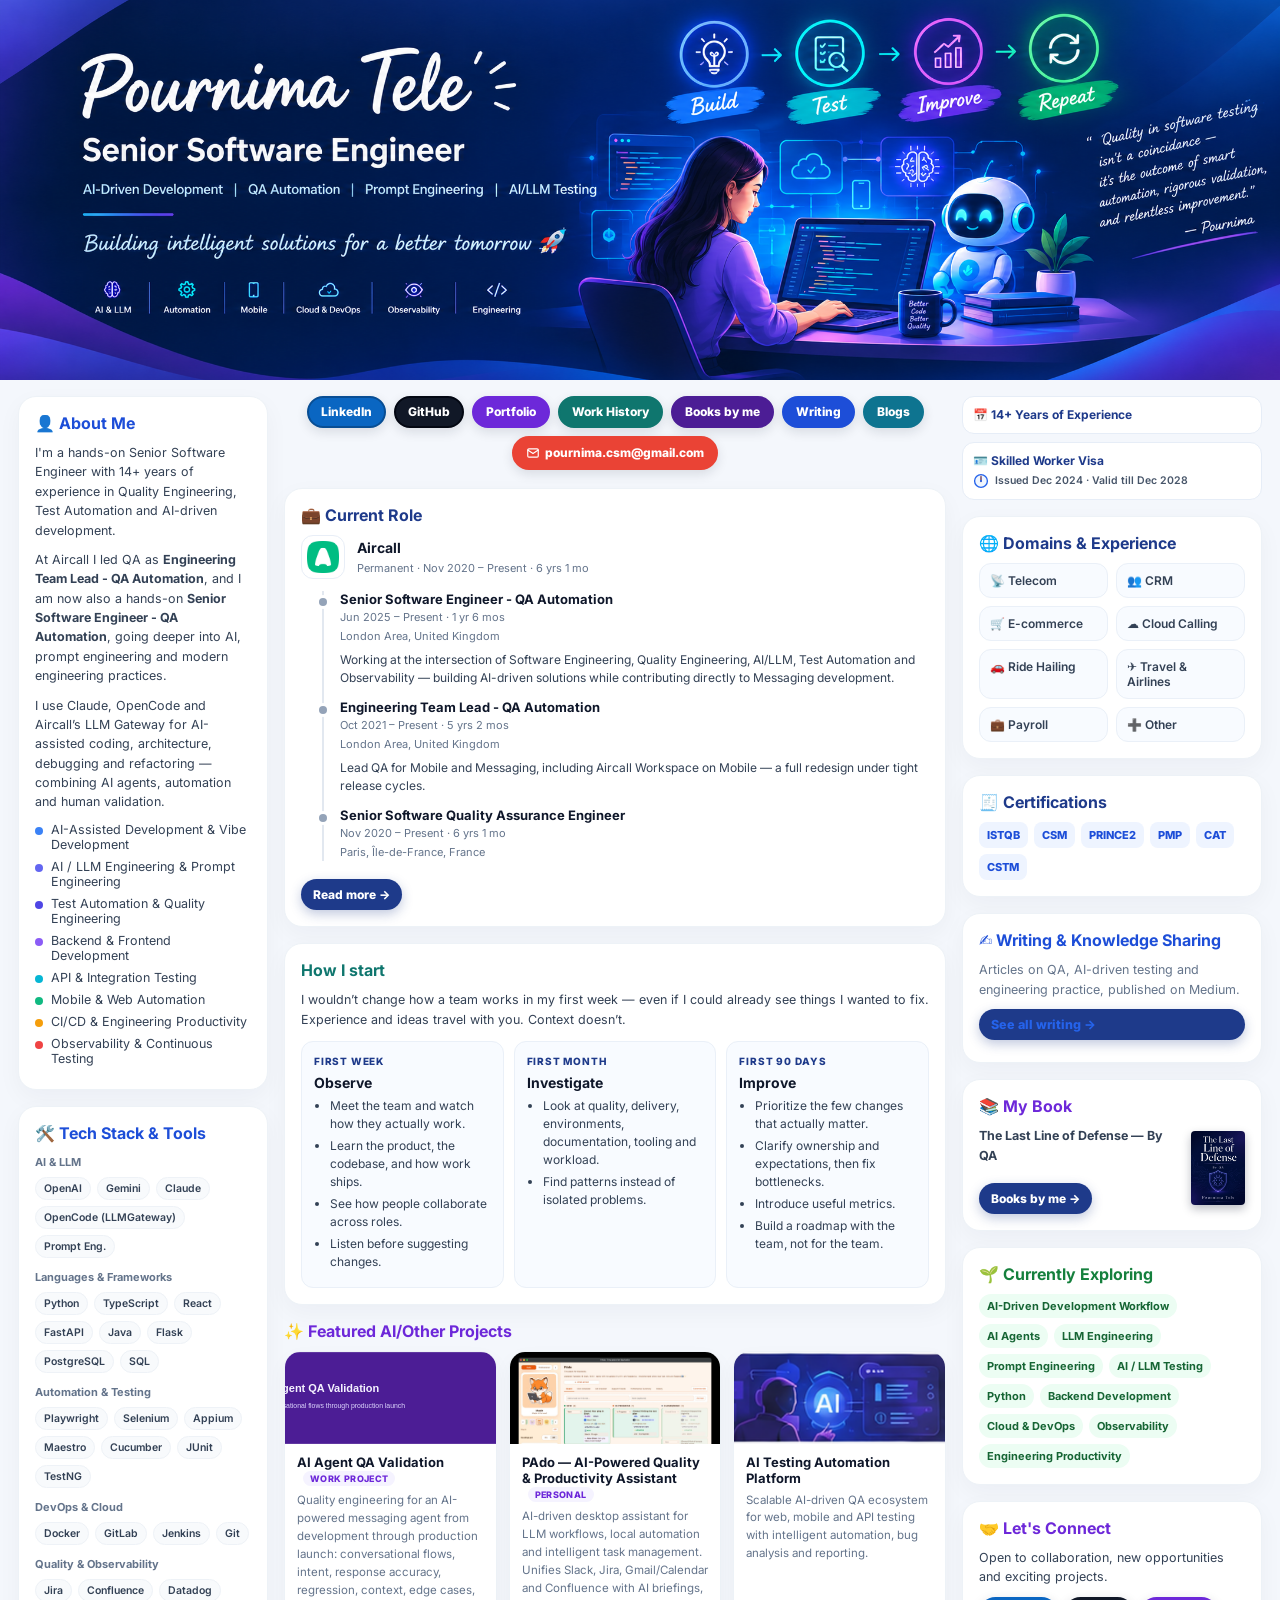
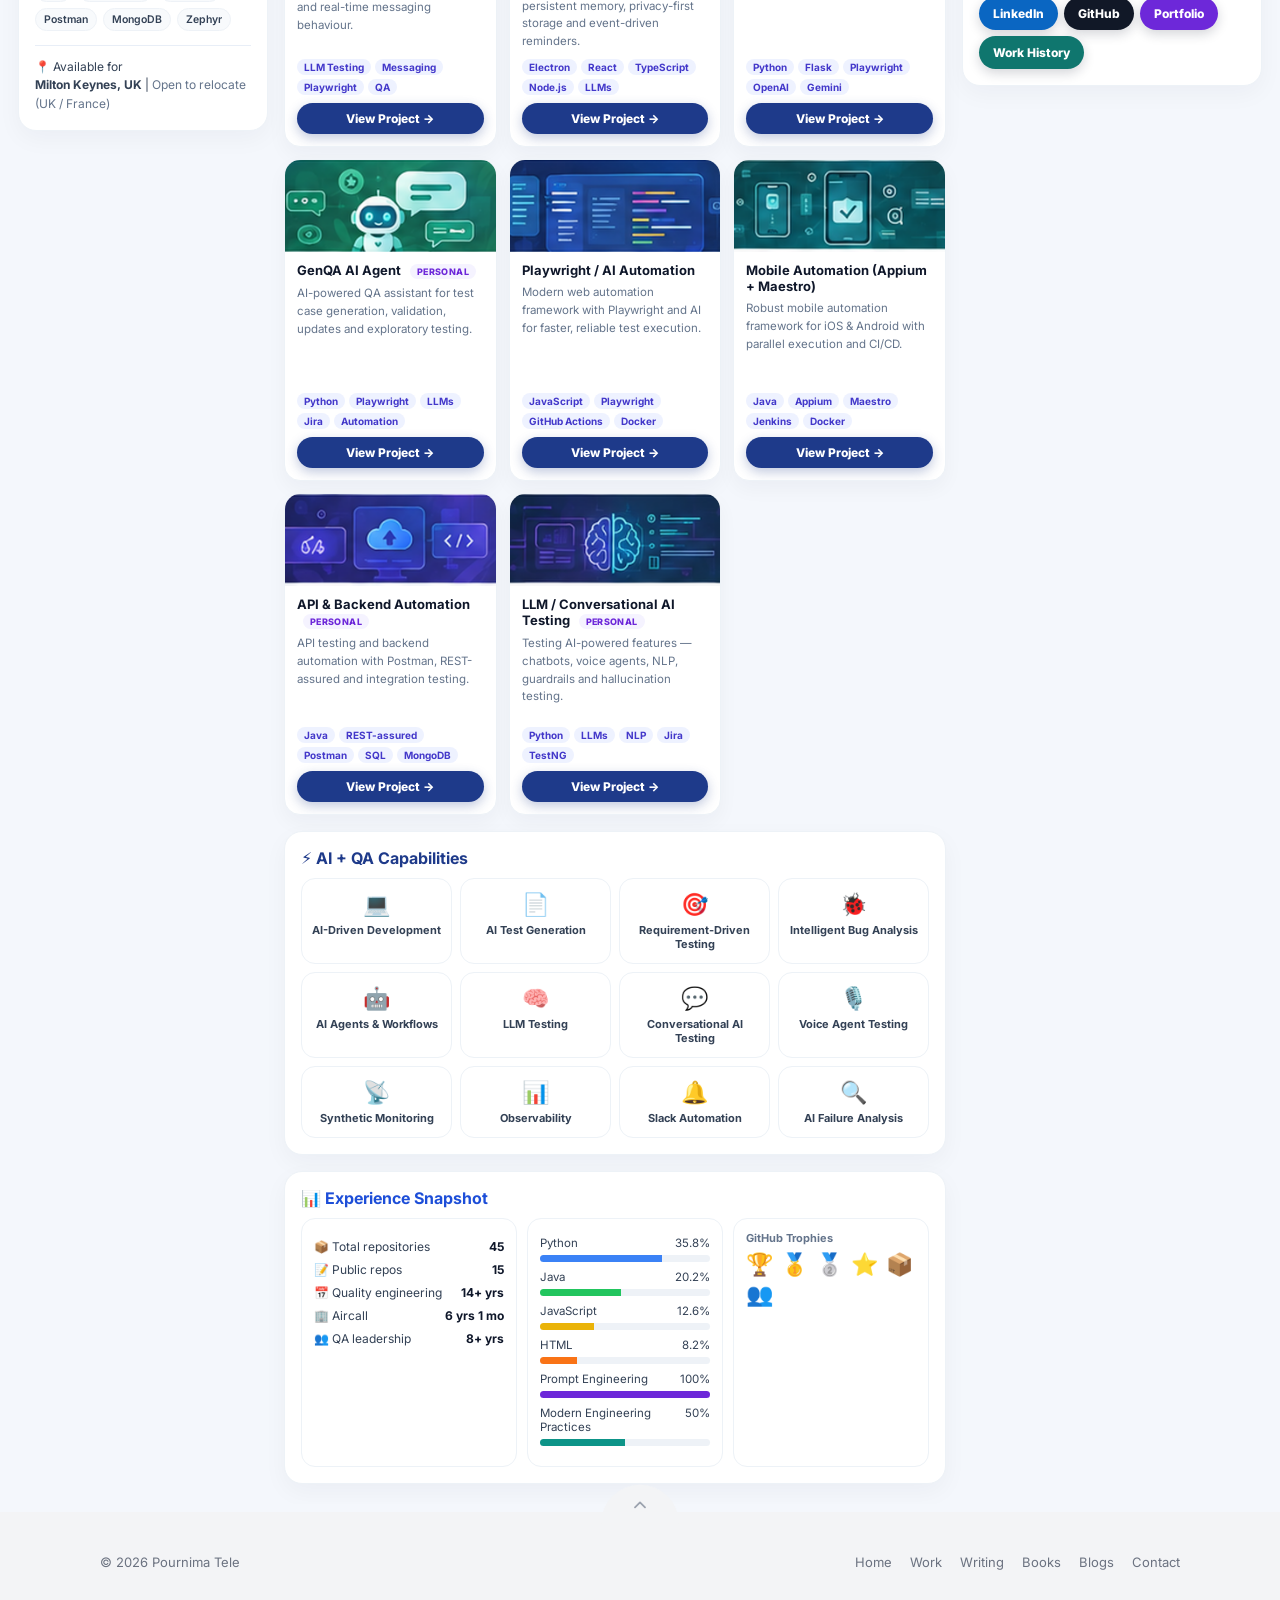
==== commit 9b516f1b: "Remove QualityHub and FDE project details from the public CV. Co-authored-by: Cursor <cursoragent@cu" ====
--- a/qualityhub/index.html
+++ b/qualityhub/index.html
@@ -2,661 +2,12 @@
 <html lang="en">
 <head>
   <meta charset="UTF-8" />
-  <meta name="viewport" content="width=device-width, initial-scale=1" />
-  <title>QualityHub | AI-Powered Quality Engineering &amp; Agentic QA Validation Platform</title>
-  <meta name="description" content="AI-powered quality engineering platform connecting Slack, Jira, GitHub, Playwright, native mobile and AI agents for planning, execution, investigation and reporting." />
-  <link rel="canonical" href="https://qapournima.github.io/QAPournima/qualityhub/" />
-  <link rel="preconnect" href="https://fonts.googleapis.com" />
-  <link href="https://fonts.googleapis.com/css2?family=Inter:wght@400;500;600;700;800&display=swap" rel="stylesheet" />
-  <link rel="stylesheet" href="./styles.css?v=cdo2" />
+  <meta http-equiv="refresh" content="0; url=../index.html" />
+  <link rel="canonical" href="https://qapournima.github.io/QAPournima/" />
+  <title>Pournima Tele</title>
+  <script>location.replace("../index.html");</script>
 </head>
-<body id="top">
-  <header class="nav">
-    <div class="wrap nav-inner">
-      <a class="brand" href="./index.html" aria-label="QualityHub">
-        <svg class="mark" viewBox="0 0 64 64" aria-hidden="true">
-          <rect width="64" height="64" rx="16" fill="#0B1F33"/>
-          <circle cx="32" cy="32" r="16" fill="none" stroke="#ffffff" stroke-width="5"/>
-          <path d="M22.5 33.5 29 40.2 42.5 25" fill="none" stroke="#2EE6A6" stroke-width="5" stroke-linecap="round" stroke-linejoin="round"/>
-        </svg>
-        QualityHub
-      </a>
-      <nav class="nav-links">
-        <a href="#built">System</a>
-        <a href="#problem">Problem</a>
-        <a href="#platform">Platform</a>
-        <a href="#architecture">Architecture</a>
-        <a href="#workflow">Workflow</a>
-        <a href="#cdo">CDO</a>
-        <a href="#ai">AI</a>
-        <a href="#status">Status</a>
-      </nav>
-    </div>
-  </header>
-
-  <main class="wrap">
-    <section class="hero">
-      <div class="hero-copy">
-        <p class="kicker">First FDE project</p>
-        <h1>AI-Powered Quality Engineering &amp; Agentic QA Validation Platform</h1>
-        <p class="lede">QualityHub and CDO are one agentic platform. A Slack message starts a QualityHub run and ends in a report. CDO stays on the ticket, saves the scenario under that application, and keeps what the run taught it.</p>
-        <div class="states">
-          <span class="pill live">Live</span>
-        </div>
-        <div class="cta">
-          <a class="btn btn-primary" href="#status">What’s live</a>
-          <a class="btn btn-ghost" href="../index.html">Back to CV</a>
-        </div>
-      </div>
-      <aside class="report-preview" aria-label="Sample of the QualityHub report">
-        <div class="rp-top">
-          <span class="rp-brand">QualityHub test report · QH-1006</span>
-          <span class="rp-fail">Failed</span>
-        </div>
-        <h2>Storefront</h2>
-        <p class="rp-meta">Web · Staging · 0m 31s</p>
-        <div class="rp-bar" aria-hidden="true"><span></span><span></span><span></span></div>
-        <div class="rp-tiles">
-          <div><strong>7</strong><span>Scenarios</span></div>
-          <div><strong class="good">5</strong><span>Passed</span></div>
-          <div><strong class="bad">1</strong><span>Failed</span></div>
-          <div><strong class="skip">1</strong><span>Skipped</span></div>
-        </div>
-      </aside>
-    </section>
-
-    <section id="built">
-      <h2>Flagship engineering project</h2>
-      <p class="sub">QualityHub and CDO are one agentic platform: two workflows, one Slack channel, one bot. Connecting the systems, designing the workflow, and shipping something engineers can run from Slack. All of this is live. Company links and tokens are left off this page.</p>
-      <ul class="built">
-        <li><span class="tag live">Live</span><strong>Slack</strong> to start a run and to receive queue, live progress and result updates in the same thread.</li>
-        <li><span class="tag live">Live</span><strong>Jira</strong> integration for understanding requirements.</li>
-        <li><span class="tag live">Live</span><strong>GitHub</strong> for source, pull requests and CI pipelines.</li>
-        <li><span class="tag live">Live</span><strong>LLM</strong> integration for reasoning and test planning.</li>
-        <li><span class="tag live">Live</span><strong>Playwright</strong> for deterministic web execution.</li>
-        <li><span class="tag live">Live</span><strong>Native mobile</strong> tests on a device connected to a laptop (USB or Wi-Fi).</li>
-        <li><span class="tag live">Live</span><strong>Browser agent</strong> for investigating failures.</li>
-        <li><span class="tag live">Live</span><strong>Budget, safety and evidence</strong> — cost caps, Failed vs Skipped rules, traces and a shareable report.</li>
-      </ul>
-    </section>
-
-    <section id="problem">
-      <h2>The problem</h2>
-      <p class="sub">Teams now build with AI, and on many of those teams the QA role is gone. The live safety net is an automation suite that covers only part of the app. Fast changes still need a check, and another team still needs a way to run that suite on a build.</p>
-      <div class="grid-2">
-        <article class="card">
-          <h3>Before</h3>
-          <ul>
-            <li>Development moved to AI, and the people who used to own validation left with it.</li>
-            <li>What stayed live was the existing automation suite, and it covered only part of the app.</li>
-            <li>A non-regression run meant asking the owning team to trigger it on their build, then waiting.</li>
-            <li>A team with no QA had no one to check a ticket, and no place the new check was kept for the next change.</li>
-          </ul>
-        </article>
-        <article class="card">
-          <h3>After</h3>
-          <ul>
-            <li>An engineer asks QualityHub to test a merge request or a ticket, or uses the Slack form to run non-regression and see that fast development left the app intact.</li>
-            <li>The same Slack form drives an automation framework the team already built. That run uses the existing suite. Any team starts it on the build, with no wait for the owners to trigger it.</li>
-            <li>CDO covers validation for a team that has no QA. The AI-driven workflow runs the check, saves the scenario it created, and QualityHub can run that saved scenario later.</li>
-          </ul>
-        </article>
-      </div>
-    </section>
-
-    <section id="platform">
-      <h2>Not a test runner. A platform.</h2>
-      <p class="sub">QualityHub sits between how people work (Slack, Jira, pull requests) and how software is proven (Playwright for web, Appium for the mobile app on a laptop-connected device, GitHub CI, traces, reports). Humans stay in control: who can cancel, what data is missing, what is Failed versus Skipped, and when AI is allowed to spend.</p>
-      <div class="grid-3">
-        <article class="card"><h3>Accessible</h3><p>Slack form or <code>qualityhub validate</code>. No terminal. Queue, duplicates and cancel are first-class.</p></article>
-        <article class="card"><h3>Intelligent</h3><p>Planner reads the ticket and pull request, writes coverage, data limits and priorities. Models are routed per step.</p></article>
-        <article class="card"><h3>Evidence-driven</h3><p>Live progress, pass/fail/skip with reasons, videos and Playwright traces on failures. Failed means failed twice with evidence.</p></article>
-      </div>
-    </section>
-
-    <section id="architecture">
-      <h2>Architecture and stack — QualityHub</h2>
-      <p class="sub">A live request moves through Slack and Jira, into QualityHub, then GitHub CI. From there it splits: Playwright for web, Appium for the mobile app on a laptop-connected device, and the LLM gateway for planning and investigation. Everything lands in one report, and the same Slack thread gets the queue, live progress and the final counts. Company hosts are not shown here.</p>
-      <div class="arch" aria-label="Live architecture flow from Slack and Jira through QualityHub, GitHub CI, Playwright, native mobile and LLMs to a report">
-        <p class="arch-live"><span class="arch-dot"></span> Live data flow</p>
-        <div class="arch-board">
-          <svg class="arch-base" viewBox="0 0 1140 580" role="presentation">
-            <g class="node" data-flow="0">
-              <rect class="box cyan" x="36" y="48" width="200" height="72" rx="16"/>
-              <text class="t1" x="136" y="80">Slack</text>
-              <text class="t2" x="136" y="100">request · live updates</text>
-            </g>
-            <g class="node" data-flow="1">
-              <rect class="box blue" x="36" y="144" width="200" height="72" rx="16"/>
-              <text class="t1" x="136" y="176">Jira / PR</text>
-              <text class="t2" x="136" y="196">read only</text>
-            </g>
-            <g class="node" data-flow="2">
-              <rect class="box violet hub" x="280" y="48" width="300" height="168" rx="20"/>
-              <text class="t1 big" x="430" y="100">QualityHub</text>
-              <text class="t2" x="430" y="128">queue · cancel · plans</text>
-              <text class="t2" x="430" y="148">planner · generator · agent</text>
-              <text class="t2" x="430" y="168">verdict · budget · live page</text>
-            </g>
-            <g class="node" data-flow="3">
-              <rect class="box gold" x="640" y="48" width="200" height="72" rx="16"/>
-              <text class="t1" x="740" y="80">GitHub</text>
-              <text class="t2" x="740" y="100">repo · PRs · any Git host</text>
-            </g>
-            <g class="node" data-flow="4">
-              <rect class="box gold" x="900" y="48" width="200" height="72" rx="16"/>
-              <text class="t1" x="1000" y="80">GitHub CI</text>
-              <text class="t2" x="1000" y="100">plan + run pipelines</text>
-            </g>
-            <g class="node" data-flow="5">
-              <rect class="box cyan" x="240" y="318" width="230" height="88" rx="16"/>
-              <text class="t1" x="355" y="356">Playwright</text>
-              <text class="t2" x="355" y="378">web · canary · AI tests</text>
-            </g>
-            <g class="node" data-flow="6">
-              <rect class="box blue" x="530" y="318" width="250" height="88" rx="16"/>
-              <text class="t1" x="655" y="356">Native mobile</text>
-              <text class="t2" x="655" y="378">Appium · device ↔ laptop</text>
-            </g>
-            <g class="node" data-flow="7">
-              <rect class="box violet" x="900" y="318" width="200" height="88" rx="16"/>
-              <text class="t1" x="1000" y="356">LLM Gateway</text>
-              <text class="t2" x="1000" y="378">model per step</text>
-            </g>
-            <g class="node" data-flow="8">
-              <rect class="box gold" x="240" y="470" width="860" height="80" rx="16"/>
-              <text class="t1" x="670" y="506">Live page, then report</text>
-              <text class="t2" x="670" y="528">/r/QH-id live · then Slack gets the counts</text>
-            </g>
-          </svg>
-          <svg class="arch-overlay" viewBox="0 0 1140 580" role="presentation">
-            <defs>
-              <filter id="glow" x="-50%" y="-50%" width="200%" height="200%">
-                <feGaussianBlur stdDeviation="3" result="b"/>
-                <feMerge><feMergeNode in="b"/><feMergeNode in="SourceGraphic"/></feMerge>
-              </filter>
-            </defs>
-            <g class="wire-solid">
-              <path d="M236 84 H268"/>
-              <path d="M236 180 H268"/>
-              <path d="M580 84 H628"/>
-              <path d="M840 84 H888"/>
-              <path d="M1000 120 V266 H355 V306"/>
-              <path d="M1000 120 V266 H655 V306"/>
-              <path d="M1000 120 V306"/>
-              <path d="M355 406 V458"/>
-              <path d="M655 406 V458"/>
-              <path d="M1000 406 V458"/>
-              <path class="return" d="M248 510 H18 V84 H28"/>
-            </g>
-            <g class="wire-dash">
-              <path id="p-slack" d="M236 84 H268"/>
-              <path id="p-jira" d="M236 180 H268"/>
-              <path id="p-hub-gh" d="M580 84 H628"/>
-              <path id="p-gh-ci" d="M840 84 H888"/>
-              <path id="p-ci-web" d="M1000 120 V266 H355 V306"/>
-              <path id="p-ci-mob" d="M1000 120 V266 H655 V306"/>
-              <path id="p-ci-llm" d="M1000 120 V306"/>
-              <path id="p-web-rep" d="M355 406 V458"/>
-              <path id="p-mob-rep" d="M655 406 V458"/>
-              <path id="p-llm-rep" d="M1000 406 V458"/>
-              <path id="p-rep-slack" class="return" d="M248 510 H18 V84 H28"/>
-            </g>
-            <g class="arrows" fill="#5eead4">
-              <polygon points="268,77 280,84 268,91"/>
-              <polygon points="268,173 280,180 268,187"/>
-              <polygon points="628,77 640,84 628,91"/>
-              <polygon points="888,77 900,84 888,91"/>
-              <polygon points="348,306 355,318 362,306"/>
-              <polygon points="648,306 655,318 662,306"/>
-              <polygon points="993,306 1000,318 1007,306"/>
-              <polygon points="348,458 355,470 362,458"/>
-              <polygon points="648,458 655,470 662,458"/>
-              <polygon points="993,458 1000,470 1007,458"/>
-              <polygon class="return" points="28,77 36,84 28,91"/>
-            </g>
-            <g class="packets">
-              <circle class="pkt" r="5" fill="#5eead4" filter="url(#glow)"><animateMotion dur="2.2s" repeatCount="indefinite"><mpath href="#p-slack"/></animateMotion></circle>
-              <circle class="pkt" r="5" fill="#7dd3fc" filter="url(#glow)"><animateMotion dur="2.6s" repeatCount="indefinite"><mpath href="#p-jira"/></animateMotion></circle>
-              <circle class="pkt" r="5" fill="#c4b5fd" filter="url(#glow)"><animateMotion dur="2.1s" repeatCount="indefinite"><mpath href="#p-hub-gh"/></animateMotion></circle>
-              <circle class="pkt" r="5" fill="#fbbf24" filter="url(#glow)"><animateMotion dur="2s" repeatCount="indefinite"><mpath href="#p-gh-ci"/></animateMotion></circle>
-              <circle class="pkt" r="4.5" fill="#5eead4" filter="url(#glow)"><animateMotion dur="3.4s" repeatCount="indefinite"><mpath href="#p-ci-web"/></animateMotion></circle>
-              <circle class="pkt" r="4.5" fill="#7dd3fc" filter="url(#glow)"><animateMotion dur="3.2s" repeatCount="indefinite"><mpath href="#p-ci-mob"/></animateMotion></circle>
-              <circle class="pkt" r="4.5" fill="#c4b5fd" filter="url(#glow)"><animateMotion dur="2.4s" repeatCount="indefinite"><mpath href="#p-ci-llm"/></animateMotion></circle>
-              <circle class="pkt" r="4.5" fill="#5eead4" filter="url(#glow)"><animateMotion dur="2s" repeatCount="indefinite"><mpath href="#p-web-rep"/></animateMotion></circle>
-              <circle class="pkt" r="4.5" fill="#7dd3fc" filter="url(#glow)"><animateMotion dur="2.1s" repeatCount="indefinite"><mpath href="#p-mob-rep"/></animateMotion></circle>
-              <circle class="pkt" r="4.5" fill="#c4b5fd" filter="url(#glow)"><animateMotion dur="2.2s" repeatCount="indefinite"><mpath href="#p-llm-rep"/></animateMotion></circle>
-              <circle class="pkt return" r="5" fill="#fbbf24" filter="url(#glow)"><animateMotion dur="3.6s" repeatCount="indefinite"><mpath href="#p-rep-slack"/></animateMotion></circle>
-            </g>
-          </svg>
-        </div>
-      </div>
-      <div class="grid-3" style="margin-top:14px">
-        <article class="card"><h3>Interface</h3><p>Slack to start the run. The same thread gets queued, live progress and the finished counts, plus the live page <code>/r/QH-id</code> and shareable report.</p></article>
-        <article class="card"><h3>Execution</h3><p>Python service, GitHub CI, Playwright for web, Appium on a laptop-connected iOS/Android device, browser agent.</p></article>
-        <article class="card"><h3>Intelligence</h3><p>LLM Gateway. Plan, generate, agent, classify and summarise each get their own model.</p></article>
-      </div>
-    </section>
-
-    <section id="workflow">
-      <h2>Slack to report — and back to Slack</h2>
-      <p class="sub">Two ways in. The form runs existing canary tests. Validate tests one ticket or pull request. Both share the same queue, CI job, live page and report. The Slack thread is updated as the run queues, starts and finishes. Native mobile joins the same run when a device is connected to the laptop.</p>
-      <div class="demo">
-        <div class="demo-steps" role="tablist" aria-label="Platform walkthrough">
-          <button type="button" data-step="0" aria-current="true">1. Ask in Slack</button>
-          <button type="button" data-step="1">2. Queue and CI</button>
-          <button type="button" data-step="2">3. Watch live</button>
-          <button type="button" data-step="3">4. Keep the evidence</button>
-        </div>
-        <div class="demo-view" id="demo-view">
-          <p class="label">Ad-hoc or validate</p>
-          <h3>Start from Slack</h3>
-          <p>Pick tests by keyword or feature, or post <code>qualityhub validate &lt;ticket or PR&gt;</code>. Duplicates become a Following card. Only the requester can cancel.</p>
-        </div>
-      </div>
-    </section>
-
-    <section id="cdo">
-      <p class="kicker">One agentic platform · separate workflow · live</p>
-      <h2>CDO, the QA assistant on the ticket</h2>
-      <p class="sub">This is already how a ticket is handled. One ticket gets one coordinator and two plain test runners. The CDO agent thinks and decides. Frontend QA and Backend QA only run checks and return a result. A pass or fail always comes from a real test. It uses the same bot in <code>#quality_hub</code> and does not open the QualityHub form. Every run is then saved under that application.</p>
-      <h2>Architecture and stack — CDO</h2>
-      <p class="sub">Nine steps on every ticket. The same suite runs at three moments — local, the staging web app, and staging after deploy. Only the target and where the evidence lands change. Blue steps wait for your reply. The merge request is a manual step: it is created only when you reply <code>ok</code> in Slack after local validation. Any other reply restarts the fix from that message. Each run is saved under that application's folder.</p>
-      <div class="arch" aria-label="CDO ticket flow from understand and propose through local, staging web app and staging checks, then saved as a scenario under the application">
-        <p class="arch-live"><span class="arch-dot"></span> Live data flow</p>
-        <div class="arch-board">
-          <svg class="arch-base" viewBox="-64 0 1204 920" role="presentation">
-            <g class="node" data-flow="0">
-              <rect class="box" x="28" y="16" width="500" height="62" rx="16"/>
-              <text class="t1" x="278" y="40">1 Understand the issue</text>
-              <text class="t2" x="278" y="60">Investigated with Claude, against the real ticket</text>
-            </g>
-            <g class="node" data-flow="1">
-              <rect class="box gate" x="28" y="102" width="500" height="62" rx="16"/>
-              <text class="t1" x="278" y="126">2 Propose a fix</text>
-              <text class="t2" x="278" y="146">A solution proposed against the real code</text>
-            </g>
-            <g class="node" data-flow="2">
-              <rect class="box" x="28" y="188" width="500" height="62" rx="16"/>
-              <text class="t1" x="278" y="212">3 Review</text>
-              <text class="t2" x="278" y="232">Go through the suggested changes in detail</text>
-            </g>
-            <g class="node" data-flow="3">
-              <rect class="box gate" x="28" y="274" width="500" height="62" rx="16"/>
-              <text class="t1" x="278" y="298">4 Go / no-go</text>
-              <text class="t2" x="278" y="318">Explicit approval before anything lands</text>
-            </g>
-            <g class="node" data-flow="4">
-              <rect class="box gate" x="28" y="360" width="500" height="62" rx="16"/>
-              <text class="t1" x="278" y="384">5 Local validation</text>
-              <text class="t2" x="278" y="404">Unit tests and Playwright. Video and screenshots saved</text>
-            </g>
-            <g class="node" data-flow="5">
-              <rect class="box gate" x="28" y="446" width="500" height="62" rx="16"/>
-              <text class="t1" x="278" y="470">6 MR created</text>
-              <text class="t2" x="278" y="490">Manual, after you reply ok. Evidence on the MR and Jira</text>
-            </g>
-            <g class="node" data-flow="6">
-              <rect class="box" x="28" y="532" width="500" height="62" rx="16"/>
-              <text class="t1" x="278" y="556">7 Staging web app</text>
-              <text class="t2" x="278" y="576">Same suite reruns. Fresh evidence to the MR and Jira</text>
-            </g>
-            <g class="node" data-flow="7">
-              <rect class="box" x="28" y="618" width="500" height="62" rx="16"/>
-              <text class="t1" x="278" y="642">8 Ready for review</text>
-              <text class="t2" x="278" y="662">Hands off to the human review process</text>
-            </g>
-            <g class="node" data-flow="8">
-              <rect class="box gate" x="28" y="704" width="500" height="62" rx="16"/>
-              <text class="t1" x="278" y="728">9 Post-merge</text>
-              <text class="t2" x="278" y="748">After deploy, the same suite runs again on staging</text>
-            </g>
-            <g class="node" data-flow="9">
-              <rect class="box runner" x="700" y="330" width="410" height="436" rx="18"/>
-              <text class="t1" x="905" y="362">QA runners</text>
-              <text class="t2" x="905" y="382">no Claude</text>
-              <rect class="box" x="720" y="400" width="370" height="64" rx="14"/>
-              <text class="t1" x="905" y="426">1 Backend QA</text>
-              <text class="t2" x="905" y="446">API, webhook, carrier checks</text>
-              <rect class="box" x="720" y="480" width="370" height="64" rx="14"/>
-              <text class="t1" x="905" y="506">2 Frontend QA</text>
-              <text class="t2" x="905" y="526">Playwright, video, screenshots</text>
-              <text class="t2" x="905" y="578">One JSON result</text>
-              <text class="t2" x="905" y="598">passed, failed or error, plus evidence</text>
-            </g>
-            <g class="node" data-flow="10">
-              <rect class="box" x="28" y="820" width="1082" height="82" rx="16"/>
-              <text class="t1" x="569" y="850">Application folder</text>
-              <text class="t2" x="569" y="872">New application, new folder. Each run saves a scenario. A failed or outdated scenario is replaced.</text>
-              <text class="t2" x="569" y="890">The learning is kept for the next CDO task on that application.</text>
-            </g>
-            <rect class="box gate" x="760" y="680" width="16" height="16" rx="4"/>
-            <text class="t2 start" x="788" y="693">needs your reply</text>
-            <text class="lab" x="860" y="798">save</text>
-            <text class="lab" x="-4" y="312">restart</text>
-            <text class="lab" x="624" y="384">local</text>
-            <text class="lab" x="624" y="556">web app</text>
-            <text class="lab" x="624" y="728">staging</text>
-          </svg>
-          <svg class="arch-overlay" viewBox="-64 0 1204 920" role="presentation">
-            <g class="wire-solid">
-              <path d="M278 78 V102"/>
-              <path d="M278 164 V188"/>
-              <path d="M278 250 V274"/>
-              <path d="M278 336 V360"/>
-              <path d="M278 422 V446"/>
-              <path class="return" d="M28 391 H-36 V219 H28"/>
-              <path d="M278 508 V532"/>
-              <path d="M278 594 V618"/>
-              <path d="M278 680 V704"/>
-              <path class="branch" d="M528 391 H700"/>
-              <path class="branch" d="M528 563 H700"/>
-              <path class="branch" d="M528 735 H700"/>
-              <path d="M905 766 V820"/>
-            </g>
-            <g class="wire-dash">
-              <path id="p-cdo-1" d="M278 78 V102"/>
-              <path id="p-cdo-2" d="M278 164 V188"/>
-              <path id="p-cdo-3" d="M278 250 V274"/>
-              <path id="p-cdo-4" d="M278 336 V360"/>
-              <path id="p-cdo-5" d="M278 422 V446"/>
-              <path id="p-cdo-restart" class="return" d="M28 391 H-36 V219 H28"/>
-              <path id="p-cdo-6" d="M278 508 V532"/>
-              <path id="p-cdo-7" d="M278 594 V618"/>
-              <path id="p-cdo-8" d="M278 680 V704"/>
-              <path id="p-cdo-local" class="branch" d="M528 391 H700"/>
-              <path id="p-cdo-web" class="branch" d="M528 563 H700"/>
-              <path id="p-cdo-staging" class="branch" d="M528 735 H700"/>
-              <path id="p-cdo-save" d="M905 766 V820"/>
-            </g>
-            <g class="arrows" fill="#5eead4">
-              <polygon points="271,90 278,102 285,90"/>
-              <polygon points="271,176 278,188 285,176"/>
-              <polygon points="271,262 278,274 285,262"/>
-              <polygon points="271,348 278,360 285,348"/>
-              <polygon points="271,434 278,446 285,434"/>
-              <polygon class="return" points="16,212 28,219 16,226"/>
-              <polygon points="271,520 278,532 285,520"/>
-              <polygon points="271,606 278,618 285,606"/>
-              <polygon points="271,692 278,704 285,692"/>
-              <polygon class="branch" points="688,384 700,391 688,398"/>
-              <polygon class="branch" points="688,556 700,563 688,570"/>
-              <polygon class="branch" points="688,728 700,735 688,742"/>
-              <polygon points="898,808 905,820 912,808"/>
-            </g>
-            <g class="packets">
-              <circle class="pkt" r="4.5" fill="#5eead4" filter="url(#glow)"><animateMotion dur="1.4s" repeatCount="indefinite"><mpath href="#p-cdo-1"/></animateMotion></circle>
-              <circle class="pkt" r="4.5" fill="#5eead4" filter="url(#glow)"><animateMotion dur="1.5s" repeatCount="indefinite"><mpath href="#p-cdo-2"/></animateMotion></circle>
-              <circle class="pkt" r="4.5" fill="#5eead4" filter="url(#glow)"><animateMotion dur="1.45s" repeatCount="indefinite"><mpath href="#p-cdo-3"/></animateMotion></circle>
-              <circle class="pkt" r="4.5" fill="#5eead4" filter="url(#glow)"><animateMotion dur="1.55s" repeatCount="indefinite"><mpath href="#p-cdo-4"/></animateMotion></circle>
-              <circle class="pkt" r="4.5" fill="#5eead4" filter="url(#glow)"><animateMotion dur="1.4s" repeatCount="indefinite"><mpath href="#p-cdo-5"/></animateMotion></circle>
-              <circle class="pkt" r="4.5" fill="#fbbf24" filter="url(#glow)"><animateMotion dur="3.2s" repeatCount="indefinite"><mpath href="#p-cdo-restart"/></animateMotion></circle>
-              <circle class="pkt" r="4.5" fill="#5eead4" filter="url(#glow)"><animateMotion dur="1.6s" repeatCount="indefinite"><mpath href="#p-cdo-6"/></animateMotion></circle>
-              <circle class="pkt" r="4.5" fill="#5eead4" filter="url(#glow)"><animateMotion dur="1.5s" repeatCount="indefinite"><mpath href="#p-cdo-7"/></animateMotion></circle>
-              <circle class="pkt" r="4.5" fill="#5eead4" filter="url(#glow)"><animateMotion dur="1.45s" repeatCount="indefinite"><mpath href="#p-cdo-8"/></animateMotion></circle>
-              <circle class="pkt" r="5" fill="#60a5fa" filter="url(#glow)"><animateMotion dur="2.2s" repeatCount="indefinite"><mpath href="#p-cdo-local"/></animateMotion></circle>
-              <circle class="pkt" r="5" fill="#60a5fa" filter="url(#glow)"><animateMotion dur="2.5s" repeatCount="indefinite"><mpath href="#p-cdo-web"/></animateMotion></circle>
-              <circle class="pkt" r="5" fill="#60a5fa" filter="url(#glow)"><animateMotion dur="2.8s" repeatCount="indefinite"><mpath href="#p-cdo-staging"/></animateMotion></circle>
-              <circle class="pkt" r="5" fill="#5eead4" filter="url(#glow)"><animateMotion dur="1.8s" repeatCount="indefinite"><mpath href="#p-cdo-save"/></animateMotion></circle>
-            </g>
-          </svg>
-        </div>
-      </div>
-      <div class="card" style="overflow:auto;margin-bottom:12px">
-        <table>
-          <thead>
-            <tr><th>Role</th><th>Job</th><th>Never does</th></tr>
-          </thead>
-          <tbody>
-            <tr><td>CDO agent</td><td>Finds the ticket, sets the case type, drafts the fix and the merge request, runs the QA runners in order, keeps the status, posts only after approve. Saves the run as a scenario under that application, and replaces a scenario that failed or needs an update.</td><td>Drive the browser or call the product API itself. Merge. Change customer data.</td></tr>
-            <tr><td>Frontend QA</td><td>Runs a Playwright check against local, the staging web app, or staging. Returns pass or fail, with video and screenshots.</td><td>Decide what to test. Post anywhere.</td></tr>
-            <tr><td>Backend QA</td><td>Runs an API, webhook, or carrier check against local, sandbox, or staging. Returns pass or fail, with the request and response.</td><td>Use a browser. Decide what to test. Post anywhere.</td></tr>
-          </tbody>
-        </table>
-      </div>
-      <ol class="cdo-steps">
-        <li>
-          <span>1</span>
-          <h3>Before the fix</h3>
-          <p>Reads the ticket and posts a plan. <code>ok</code> writes the fix and unit tests. <code>change</code> revises the plan. <code>skip</code> stops, and the ticket stays with you. No code is written until you approve.</p>
-        </li>
-        <li>
-          <span>2</span>
-          <h3>After the fix</h3>
-          <p>Runs the local check. The draft merge request is created only after you reply <code>ok</code> in Slack. Any other reply restarts the fix from that message. It never marks the request ready or merges it.</p>
-        </li>
-        <li>
-          <span>3</span>
-          <h3>After deploy on staging</h3>
-          <p>When the deploy job is green, it tests the change and the flows next to it on staging. The Jira comment — status, steps, expected against actual, and evidence — is posted only after you approve. A failure asks you first.</p>
-        </li>
-      </ol>
-      <div class="grid-2">
-        <article class="card">
-          <h3>Scenarios, per application</h3>
-          <p>Every automation run is saved as a test scenario in a folder named for that application. A new application gets a new folder, and the scenarios start there. The next CDO task on that application reads this folder first.</p>
-        </article>
-        <article class="card">
-          <h3>Auto-healing</h3>
-          <p>If a saved scenario fails, or the product has moved on, the agent updates or replaces that scenario. What the run showed is saved as knowledge, and the next task on the same application starts from it.</p>
-        </article>
-      </div>
-      <div class="grid-2" style="margin-top:12px">
-        <article class="card">
-          <h3>Case type</h3>
-          <p>Each ticket is <code>ui</code>, <code>api</code>, or <code>both</code>. That picks the main check. Backend runs first: it is faster, and a broken API makes the UI result meaningless. <code>both</code> stops on the first failure. There is no type that skips QA.</p>
-        </article>
-        <article class="card">
-          <h3>One status, one line in Slack</h3>
-          <p>Only the CDO agent writes the ticket status: assigned, running, passed, failed, or needs you. The thread gets one line, for example <code>Task status: backend local: passed; frontend local: running.</code></p>
-          <p>The agent starts a runner with one JSON request and reads one JSON result. It checks that the result belongs to this ticket, stage, and build before trusting it. A timeout is needs you, and it is not retried in the same run.</p>
-        </article>
-      </div>
-      <div class="card" style="margin-top:12px">
-        <h3>You stay in control</h3>
-        <p>At each gate the agent waits for <code>ok</code> / <code>approve</code>, <code>change</code>, <code>more details</code>, or <code>skip</code>. The word you used is stored with the date. After the local test, only <code>ok</code> creates the merge request. Any other Slack reply restarts the fix from that message. In <code>#quality_hub</code>, as a whole message:</p>
-        <ul>
-          <li><code>stop CDO</code> — CDO work waits. Tickets already in progress stay where they are. Direct asks still run.</li>
-          <li><code>resume CDO</code> — CDO starts again from where it stopped.</li>
-          <li><code>status CDO</code> — replies whether CDO is running or stopped, and which tickets are in progress.</li>
-        </ul>
-        <p>Customer data changes are human-only. Production is read-only. Runners never receive the agent’s Jira or Slack credentials. CDO runs on weekdays, 08:00 to 19:00 UK time, and each Claude step has a spend cap.</p>
-      </div>
-
-      <h2 style="margin-top:28px">One suite, three targets, one evidence trail</h2>
-      <p class="sub">The same Playwright suite and the same report. Only the target and where the evidence lands change.</p>
-      <div class="grid-3">
-        <article class="card">
-          <h3>Step 5 · Local</h3>
-          <p>Target: the local build. Runs unit tests and the Playwright suite against the change. Writes the report, video and screenshots.</p>
-        </article>
-        <article class="card">
-          <h3>Step 7 · Staging web app</h3>
-          <p>Target: the staging web app for that merge request. The same suite runs again. Fresh evidence is posted on the MR and in Jira.</p>
-        </article>
-        <article class="card">
-          <h3>Step 9 · Post-merge</h3>
-          <p>Target: real staging, once the deploy is green. The same suite runs again. Fresh evidence is posted on the MR and in Jira.</p>
-        </article>
-      </div>
-      <p class="sub" style="margin-top:12px">Step 6 creates the merge request only after you reply <code>ok</code>. Step 8 hands the draft to human review. Any other reply after local validation restarts the fix from that message.</p>
-
-      <h2>AI does the work. Humans keep the gate.</h2>
-      <p class="sub">Two flows, two answers. On a ticket, Claude investigates, proposes the fix, runs the tests and drafts the evidence. Every gate — go / no-go, creating the merge request, posting anything the team can see — waits for you. The standing suite is different: Claude may have written the scenario once, and the run itself is plain Playwright.</p>
-      <div class="grid-2">
-        <article class="card">
-          <h3>Per-ticket workflow</h3>
-          <p>Claude is involved throughout: investigating, proposing the fix, running the tests, drafting evidence for the MR and Jira. Go / no-go, MR creation and any team-visible post wait for an explicit reply. Nothing ships on its own.</p>
-        </article>
-        <article class="card">
-          <h3>Standing watch</h3>
-          <p>No model calls while the suite is running. Claude helped write the scenarios once. The runs are deterministic Playwright, on a GitHub CI schedule when that schedule is on.</p>
-        </article>
-      </div>
-      <div class="grid-2" style="margin-top:12px">
-        <article class="card">
-          <p class="kicker">Example</p>
-          <p>You gave the background and a first proposed fix. The agent cross-checked it against the real code and countered with a refinement. You agreed the final fix together. It ran the local suite, then drafted the MR and the Jira comment. Nothing was posted until you said go ahead.</p>
-        </article>
-        <article class="card">
-          <p class="kicker">Example</p>
-          <p>Written once with Claude. On the hourly schedule it ran as plain Playwright on GitHub CI and caught a real regression, with no model in the loop. It still runs on demand.</p>
-        </article>
-      </div>
-
-      <h2 style="margin-top:28px">A real regression, caught</h2>
-      <p class="sub">While the hourly schedule was on, every run since the afternoon before had one scenario failing. The others passed. The failing step was a click that timed out. It was flagged automatically, hour after hour, with no one watching for it directly.</p>
-
-      <h2>Eight skills</h2>
-      <p class="sub">Each one is a skill any developer on the team can invoke directly, on any ticket, in their own session.</p>
-      <div class="grid-2">
-        <article class="card">
-          <h3><code>qa-validation-in-dev</code> <span class="tag live">Web</span></h3>
-          <p>Prove a fix live — local, the staging web app, and post-merge — with recorded video and screenshots as well as the unit tests.</p>
-        </article>
-        <article class="card">
-          <h3><code>review-comment-live-verification</code> <span class="tag live">Web</span></h3>
-          <p>A reviewer asks what actually happens if a step fails. Answer with a live run against the real app.</p>
-        </article>
-        <article class="card">
-          <h3><code>ticket-regression-suite</code> <span class="tag live">Web</span></h3>
-          <p>Given a ticket, build edge-case coverage from its acceptance criteria, then promote whatever holds up into the permanent suite.</p>
-        </article>
-        <article class="card">
-          <h3><code>senior-qa-mindset</code> <span class="tag live">Web</span></h3>
-          <p>A QA thinking block before any test is written or run. Actively try to break the flow, and confirm the happy path as well.</p>
-        </article>
-        <article class="card">
-          <h3><code>backend-validation-in-dev</code> <span class="tag live">API</span></h3>
-          <p>The same discipline below the browser. Public API sends, outbound webhooks and carrier callbacks, verified against real staging.</p>
-        </article>
-        <article class="card">
-          <h3>Three web wiring skills <span class="tag live">Web</span></h3>
-          <p><code>qa-validation-in-dev-web</code>, <code>review-comment-live-verification-web</code> and <code>ticket-regression-suite-web</code> add the staging web app specifics to the generic skills.</p>
-        </article>
-      </div>
-    </section>
-
-    <section id="ai">
-      <h2>AI planning, generation and agent take-over</h2>
-      <p class="sub">Validate is one flow. Catalog tests cover what already exists. AI rows cover the rest. A passing test goes to its verdict. A test that fails twice goes to the browser agent.</p>
-      <div class="grid-2">
-        <article class="card">
-          <h3>Plan</h3>
-          <p>Reads the Jira ticket and pull request changes. Writes feature checks, bug repro and edge cases, each with a priority. Missing data skips only that row and asks for the data. Unreachable backend cases are marked covered elsewhere, not forced through the UI.</p>
-        </article>
-        <article class="card">
-          <h3>Generate, run, take over</h3>
-          <p>Writes a Playwright scenario per AI row. 90 seconds, one retry. A broken test is handed to a browser agent. Classify product bug versus test bug. Summarise a verdict for reviewers. Remaining rows skip when the run budget is reached — never marked passed.</p>
-        </article>
-      </div>
-      <div class="card" style="margin-top:12px; overflow:auto">
-        <h3>Model routing and cost</h3>
-        <p>Each step uses the cheapest model that can do it. Any step can be switched with an environment variable, no code change. Planner trials: about $0.10–$0.16 per ticket.</p>
-        <table>
-          <thead>
-            <tr><th>Step</th><th>Default</th><th>Why</th></tr>
-          </thead>
-          <tbody>
-            <tr><td>Plan</td><td>Sonnet 5.5</td><td>Coverage, edge cases, data limits</td></tr>
-            <tr><td>Generate tests</td><td>Sonnet 5.5</td><td>Playwright that must pass safety checks</td></tr>
-            <tr><td>Browser agent</td><td>Sonnet 5.5</td><td>Drive Chrome and judge what it sees</td></tr>
-            <tr><td>Classify failure</td><td>Haiku 4.5</td><td>Product bug or test bug</td></tr>
-            <tr><td>Summary</td><td>Opus 5.5</td><td>Verdict worded for reviewers</td></tr>
-          </tbody>
-        </table>
-        <p style="margin-top:12px">Cap: $9 per validate run. When it is reached, remaining rows are Skipped: AI budget reached.</p>
-      </div>
-    </section>
-
-    <section id="status">
-      <h2>What’s live</h2>
-      <div class="grid-2">
-        <article class="card">
-          <p class="kicker">Live</p>
-          <h3>Regression from Slack</h3>
-          <ul>
-            <li>Slack form, queue, cancel, duplicate handling</li>
-            <li>Playwright web run from that form</li>
-            <li>Live progress page and the HTML report</li>
-            <li>Slack thread updates, with Report opening the finished report</li>
-            <li><code>qualityhub validate</code> for a ticket or pull request</li>
-          </ul>
-        </article>
-        <article class="card">
-          <p class="kicker">Live</p>
-          <h3>Also live, links omitted here</h3>
-          <ul>
-            <li>Jira, GitHub CI, and the LLM planner</li>
-            <li>Native mobile on a laptop-connected device</li>
-            <li>Browser agent, budget, and traces</li>
-            <li>CDO saves each run as a scenario under the application, and replaces a scenario that failed or needs an update</li>
-            <li>Company hosts and tokens are not published on this page</li>
-          </ul>
-        </article>
-      </div>
-    </section>
-
-    <section>
-      <h2>Engineering decisions</h2>
-      <div class="card">
-        <ul>
-          <li>One agentic platform, two workflows — QualityHub starts a test; CDO assists on the ticket, saves the scenario under that application, and keeps what the run taught it.</li>
-          <li>One platform, two entry points — form for canary, validate for a ticket or pull request.</li>
-          <li>Failed = failed twice with evidence. Blocked twice = Skipped, with the reason. No unfinished rows.</li>
-          <li>Validate only reads pull requests. It never comments on them.</li>
-          <li>Only the person who asked can cancel, through a private button.</li>
-          <li>Traces only for failed tests. Reports behind SSO.</li>
-          <li>Humans stay in the loop: AI proposes, automation executes, people own the verdict rules and the budget.</li>
-        </ul>
-      </div>
-    </section>
-  </main>
-
-  <footer class="wrap foot">
-    <p>© 2026 Pournima Tele · QualityHub portfolio project.</p>
-    <nav>
-      <a href="../index.html">CV</a>
-      ·
-      <a href="https://github.com/QAPournima/qualityhub">GitHub</a>
-      ·
-      <a href="https://www.linkedin.com/in/pournimatele/">LinkedIn</a>
-    </nav>
-  </footer>
-  <script>
-    var copy = [
-      { label: "Ad-hoc or validate", title: "Start from Slack", body: "Pick tests by keyword or feature, or post qualityhub validate with a ticket or pull request. Duplicates become a Following card. Only the requester can cancel." },
-      { label: "Shared runner", title: "One queue, GitHub CI", body: "One run at a time. Queued requests wait. The plan job writes the plan. The run job executes web checks, native mobile on a laptop-connected device, and, in the AI flow, generated tests." },
-      { label: "Progress", title: "Live page and Slack updates", body: "The page tails the CI job log test by test. The Slack thread is posted to as it queues, starts and finishes — with a live progress link." },
-      { label: "Evidence", title: "Report, then Slack counts", body: "Request details, pass/fail/skip per area, skip reasons, videos and traces. Slack gets the finished counts and a link back to the shareable report." }
-    ];
-    var view = document.getElementById("demo-view");
-    var buttons = document.querySelectorAll("[data-step]");
-    function show(i) {
-      var item = copy[i];
-      view.innerHTML = '<p class="label">' + item.label + "</p><h3>" + item.title + "</h3><p>" + item.body + "</p>";
-      buttons.forEach(function (btn) {
-        btn.setAttribute("aria-current", btn.getAttribute("data-step") === String(i) ? "true" : "false");
-      });
-    }
-    buttons.forEach(function (btn) {
-      btn.addEventListener("click", function () { show(btn.getAttribute("data-step")); });
-    });
-    var reduceMotion = window.matchMedia("(prefers-reduced-motion: reduce)").matches;
-    document.querySelectorAll(".arch").forEach(function (board) {
-      var nodes = board.querySelectorAll(".arch-base .node");
-      var index = 0;
-      if (reduceMotion) {
-        board.querySelectorAll("animateMotion").forEach(function (el) { el.remove(); });
-        return;
-      }
-      if (!nodes.length) return;
-      setInterval(function () {
-        nodes.forEach(function (n) { n.classList.remove("is-live"); });
-        nodes[index % nodes.length].classList.add("is-live");
-        index += 1;
-      }, 700);
-    });
-  </script>
+<body>
+  <p><a href="../index.html">Back to CV</a></p>
 </body>
 </html>
